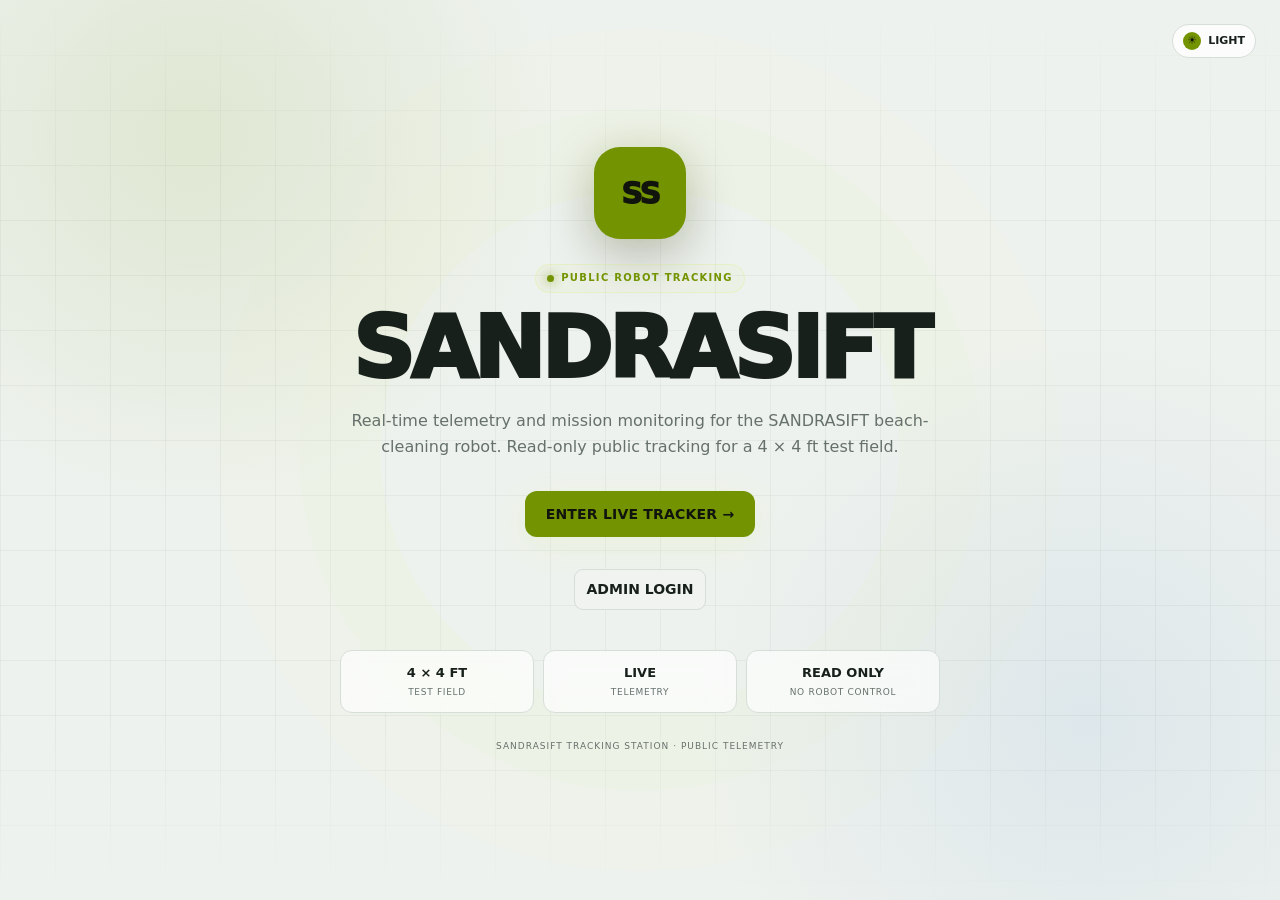
==== index.html @ 9946b846 "admin login rights" ====
<!doctype html>
<html lang="en">
<head>
<meta charset="utf-8">
<meta name="viewport" content="width=device-width,initial-scale=1,viewport-fit=cover">
<meta name="theme-color" content="#080a0b">
<meta name="description" content="SANDRASIFT public read-only live robot tracking station">
<title>SANDRASIFT | Live Tracking</title>

<style>
*{box-sizing:border-box}

:root{
  --bg:#080a0b;
  --panel:#101416;
  --panel2:#0c1012;
  --line:#252e32;
  --text:#edf2f3;
  --muted:#7d898e;
  --accent:#d8ed63;
  --green:#58dc91;
  --yellow:#e8bd5b;
  --red:#ef6868;
  --blue:#70aaff;
  --shadow:0 12px 35px rgba(0,0,0,.22);

  --home-bg:
    radial-gradient(circle at 15% 15%,rgba(216,237,99,.10),transparent 28%),
    radial-gradient(circle at 85% 80%,rgba(112,170,255,.08),transparent 30%),
    #080a0b;

  --home-grid:rgba(216,237,99,.035);
}

body.light{
  --bg:#eef2ee;
  --panel:#ffffff;
  --panel2:#f4f7f4;
  --line:#d6ded8;
  --text:#18201b;
  --muted:#66716b;
  --accent:#739400;
  --green:#16864c;
  --yellow:#a46d00;
  --red:#c53636;
  --blue:#3675c7;
  --shadow:0 12px 35px rgba(20,35,25,.10);

  --home-bg:
    radial-gradient(circle at 15% 15%,rgba(115,148,0,.12),transparent 28%),
    radial-gradient(circle at 85% 80%,rgba(54,117,199,.09),transparent 30%),
    #eef2ee;

  --home-grid:rgba(70,100,60,.06);
}

html{
  scroll-behavior:smooth;
}

body{
  margin:0;
  background:
    radial-gradient(circle at 20% 0%,#11181a 0,#080a0b 38%),
    var(--bg);
  color:var(--text);
  font:14px/1.45 Inter,ui-sans-serif,system-ui,-apple-system,BlinkMacSystemFont,"Segoe UI",Arial,sans-serif;
  transition:background .3s ease,color .3s ease;
}

body.light{
  background:
    radial-gradient(circle at 20% 0%,#ffffff 0,#eef2ee 45%),
    var(--bg);
}

button,input{
  font:inherit;
}

button{
  cursor:pointer;
}

/* ============================================================
   HOME SCREEN
   ============================================================ */

.home-screen{
  position:fixed;
  inset:0;
  z-index:1000;
  display:flex;
  align-items:center;
  justify-content:center;
  overflow:hidden;
  background:var(--home-bg);
  transition:opacity .45s ease,visibility .45s ease;
}

.home-screen.hidden{
  opacity:0;
  visibility:hidden;
  pointer-events:none;
}

.home-screen::before{
  content:"";
  position:absolute;
  inset:0;
  background-image:
    linear-gradient(var(--home-grid) 1px,transparent 1px),
    linear-gradient(90deg,var(--home-grid) 1px,transparent 1px);
  background-size:55px 55px;
  mask-image:linear-gradient(to bottom,transparent,#000 20%,#000 80%,transparent);
  pointer-events:none;
}

.home-screen::after{
  content:"";
  position:absolute;
  width:520px;
  height:520px;
  border:1px solid rgba(216,237,99,.08);
  border-radius:50%;
  box-shadow:
    0 0 0 80px rgba(216,237,99,.025),
    0 0 0 160px rgba(216,237,99,.015);
  pointer-events:none;
}

.home-content{
  position:relative;
  z-index:2;
  width:min(900px,92%);
  text-align:center;
}

.home-top{
  position:absolute;
  top:24px;
  right:24px;
  display:flex;
  gap:8px;
}

.theme-switch{
  display:flex;
  align-items:center;
  gap:7px;
  padding:7px 10px;
  border:1px solid var(--line);
  border-radius:999px;
  background:rgba(16,20,22,.75);
  backdrop-filter:blur(12px);
  color:var(--text);
  font-size:11px;
  font-weight:800;
  transition:.2s ease;
}

body.light .theme-switch{
  background:rgba(255,255,255,.75);
}

.theme-switch:hover{
  transform:translateY(-1px);
  border-color:var(--accent);
}

.theme-icon{
  width:18px;
  height:18px;
  display:grid;
  place-items:center;
  border-radius:50%;
  background:var(--accent);
  color:#10140d;
  font-size:11px;
}

.home-logo{
  width:92px;
  height:92px;
  margin:0 auto 25px;
  border-radius:26px;
  display:grid;
  place-items:center;
  background:var(--accent);
  color:#10140d;
  font-size:30px;
  font-weight:950;
  letter-spacing:-2px;
  box-shadow:
    0 0 35px rgba(216,237,99,.18),
    0 15px 50px rgba(0,0,0,.25);
  animation:logoFloat 4s ease-in-out infinite;
}

@keyframes logoFloat{
  0%,100%{transform:translateY(0)}
  50%{transform:translateY(-5px)}
}

.home-kicker{
  display:inline-flex;
  align-items:center;
  gap:7px;
  padding:6px 11px;
  border:1px solid rgba(216,237,99,.25);
  border-radius:999px;
  color:var(--accent);
  background:rgba(216,237,99,.05);
  font-size:10px;
  font-weight:900;
  letter-spacing:1.3px;
  text-transform:uppercase;
  margin-bottom:16px;
}

.home-kicker i{
  width:7px;
  height:7px;
  border-radius:50%;
  background:var(--accent);
  box-shadow:0 0 12px var(--accent);
}

.home-content h1{
  margin:0;
  font-size:clamp(46px,9vw,86px);
  line-height:.92;
  letter-spacing:-4px;
  font-weight:950;
}

.home-subtitle{
  margin:20px auto 0;
  max-width:620px;
  color:var(--muted);
  font-size:clamp(13px,2vw,16px);
  line-height:1.6;
}

.home-actions{
  margin-top:32px;
  display:flex;
  justify-content:center;
  gap:10px;
  flex-wrap:wrap;
}

.enter-btn{
  border:0;
  border-radius:12px;
  padding:13px 21px;
  background:var(--accent);
  color:#10140d;
  font-weight:900;
  letter-spacing:.2px;
  box-shadow:0 8px 30px rgba(216,237,99,.13);
  transition:.2s ease;
}

.enter-btn:hover{
  transform:translateY(-2px);
  box-shadow:0 12px 35px rgba(216,237,99,.22);
}

.enter-btn:active{
  transform:translateY(0);
}

.home-info{
  margin:40px auto 0;
  display:grid;
  grid-template-columns:repeat(3,1fr);
  gap:9px;
  max-width:600px;
}

.home-info-card{
  padding:13px 10px;
  border:1px solid var(--line);
  border-radius:12px;
  background:rgba(16,20,22,.58);
  backdrop-filter:blur(12px);
}

body.light .home-info-card{
  background:rgba(255,255,255,.65);
}

.home-info-card strong{
  display:block;
  font-size:13px;
}

.home-info-card span{
  display:block;
  margin-top:3px;
  color:var(--muted);
  font-size:9px;
  text-transform:uppercase;
  letter-spacing:.7px;
}

.home-footer{
  margin-top:27px;
  color:var(--muted);
  font-size:9px;
  letter-spacing:1px;
  text-transform:uppercase;
}

/* ============================================================
   MAIN APPLICATION
   ============================================================ */

.app{
  width:min(1500px,100%);
  margin:auto;
  padding:18px;
  transition:opacity .35s ease;
}

.app.app-hidden{
  opacity:0;
  visibility:hidden;
  height:0;
  overflow:hidden;
  padding:0;
}

header{
  display:flex;
  justify-content:space-between;
  align-items:center;
  gap:18px;
  margin-bottom:16px;
}

.brand{
  display:flex;
  align-items:center;
  gap:12px;
}

.logo{
  width:44px;
  height:44px;
  border-radius:12px;
  background:var(--accent);
  color:#10140d;
  display:grid;
  place-items:center;
  font-weight:950;
  letter-spacing:-1px;
  box-shadow:0 0 28px rgba(216,237,99,.12);
}

h1{
  font-size:22px;
  line-height:1;
  margin:0;
  letter-spacing:.2px;
}

.sub{
  color:var(--muted);
  font-size:11px;
  margin-top:5px;
  letter-spacing:.7px;
}

.live{
  display:flex;
  align-items:center;
  gap:8px;
  white-space:nowrap;
  font-size:12px;
  color:var(--muted);
}

.dot{
  width:9px;
  height:9px;
  border-radius:50%;
  background:#60686c;
  box-shadow:0 0 0 4px rgba(96,104,108,.08);
}

.dot.on{
  background:var(--green);
  box-shadow:0 0 0 4px rgba(88,220,145,.10);
}

.dot.bad{
  background:var(--red);
  box-shadow:0 0 0 4px rgba(239,104,104,.10);
}

.header-actions{
  display:flex;
  align-items:center;
  gap:7px;
}

.icon-btn{
  width:34px;
  height:34px;
  display:grid;
  place-items:center;
  border:1px solid var(--line);
  border-radius:9px;
  background:var(--panel);
  color:var(--text);
  font-weight:800;
  transition:.2s ease;
}

.icon-btn:hover{
  border-color:var(--accent);
  transform:translateY(-1px);
}

.grid{
  display:grid;
  grid-template-columns:minmax(0,1.55fr) minmax(310px,.85fr);
  gap:14px;
}

.col{
  display:grid;
  gap:14px;
  align-content:start;
}

.card{
  background:linear-gradient(180deg,rgba(17,22,24,.98),rgba(12,16,18,.98));
  border:1px solid var(--line);
  border-radius:15px;
  box-shadow:var(--shadow);
  overflow:hidden;
  transition:background .3s ease,border-color .3s ease;
}

body.light .card{
  background:linear-gradient(180deg,rgba(255,255,255,.98),rgba(247,250,247,.98));
}

.title{
  display:flex;
  justify-content:space-between;
  align-items:center;
  gap:12px;
  padding:14px 16px;
  border-bottom:1px solid var(--line);
}

.title h2{
  margin:0;
  font-size:13px;
  letter-spacing:.25px;
}

.body{
  padding:15px 16px;
}

.badge{
  display:inline-flex;
  align-items:center;
  gap:6px;
  padding:5px 8px;
  border:1px solid var(--line);
  border-radius:999px;
  color:var(--muted);
  font-size:10px;
  font-weight:800;
  letter-spacing:.6px;
  text-transform:uppercase;
}

.badge.green{
  color:var(--green);
  border-color:rgba(88,220,145,.28);
  background:rgba(88,220,145,.06);
}

.badge.yellow{
  color:var(--yellow);
  border-color:rgba(232,189,91,.28);
  background:rgba(232,189,91,.06);
}

.badge.red{
  color:var(--red);
  border-color:rgba(239,104,104,.28);
  background:rgba(239,104,104,.06);
}

.map-wrap{
  position:relative;
}

.map{
  width:100%;
  display:block;
  aspect-ratio:1/1;
  border-radius:12px;
  background:#090c0e;
  border:1px solid #20282b;
}

body.light .map{
  background:#f4f6f4;
}

.mapstatgrid{
  display:grid;
  grid-template-columns:repeat(3,1fr);
  gap:8px;
  margin-top:10px;
}

.mapstat{
  background:var(--panel2);
  border:1px solid var(--line);
  border-radius:10px;
  padding:10px 11px;
}

.mapstat small{
  display:block;
  color:var(--muted);
  font-size:10px;
  text-transform:uppercase;
  letter-spacing:.7px;
}

.mapstat b{
  display:block;
  margin-top:3px;
  font-size:15px;
}

.note{
  color:var(--muted);
  font-size:11px;
  margin-top:10px;
}

.rows{
  display:grid;
  gap:1px;
}

.row{
  display:flex;
  justify-content:space-between;
  align-items:center;
  min-height:34px;
  padding:5px 0;
  border-bottom:1px solid rgba(37,46,50,.65);
}

.row:last-child{
  border-bottom:0;
}

.row label{
  color:var(--muted);
  font-size:12px;
}

.row strong{
  font-size:12px;
  text-align:right;
}

.ok{color:var(--green)!important}
.warn{color:var(--yellow)!important}
.bad{color:var(--red)!important}

.kpis{
  display:grid;
  grid-template-columns:repeat(3,1fr);
  gap:8px;
}

.kpi{
  background:var(--panel2);
  border:1px solid var(--line);
  border-radius:11px;
  padding:12px;
}

.kpi .label{
  font-size:10px;
  color:var(--muted);
  text-transform:uppercase;
  letter-spacing:.7px;
}

.kpi .value{
  font-size:20px;
  font-weight:850;
  margin-top:4px;
}

.progress{
  height:7px;
  background:#171d20;
  border-radius:99px;
  overflow:hidden;
  margin-top:12px;
  border:1px solid var(--line);
}

.progress i{
  display:block;
  height:100%;
  width:0;
  background:var(--accent);
  border-radius:inherit;
  transition:width .35s ease;
}

.progressline{
  display:flex;
  justify-content:space-between;
  color:var(--muted);
  font-size:10px;
  margin-top:6px;
}

.chart{
  width:100%;
  height:190px;
  display:block;
}

.log{
  height:155px;
  overflow:auto;
  background:#080b0c;
  border:1px solid #1c2427;
  border-radius:10px;
  padding:9px;
  font:11px/1.6 ui-monospace,SFMono-Regular,Consolas,monospace;
}

body.light .log{
  background:#f4f6f4;
  border-color:var(--line);
}

.log div{
  border-bottom:1px solid rgba(255,255,255,.035);
  padding:1px 0;
}

.config{
  display:grid;
  grid-template-columns:minmax(0,1fr) auto auto;
  gap:7px;
}

.config input{
  min-width:0;
  background:#090d0f;
  color:var(--text);
  border:1px solid var(--line);
  border-radius:9px;
  padding:10px 11px;
  outline:0;
}

body.light .config input{
  background:#fff;
}

.config input:focus{
  border-color:#536067;
  box-shadow:0 0 0 3px rgba(216,237,99,.06);
}

.btn{
  border:1px solid var(--line);
  background:#171d20;
  color:var(--text);
  border-radius:9px;
  padding:9px 12px;
  font-weight:750;
}

body.light .btn{
  background:#f0f3f0;
}

.btn:hover{
  background:#1c2427;
}

body.light .btn:hover{
  background:#e7ebe7;
}

.btn:active{
  transform:translateY(1px);
}

.source{
  display:flex;
  justify-content:space-between;
  gap:12px;
  align-items:center;
  margin-top:10px;
  font-size:10px;
  color:var(--muted);
}

.source span{
  overflow:hidden;
  text-overflow:ellipsis;
  white-space:nowrap;
}

footer{
  text-align:center;
  color:#596367;
  font-size:10px;
  padding:18px 0 5px;
  letter-spacing:.4px;
}

@media(max-width:980px){
  .grid{
    grid-template-columns:1fr;
  }

  .kpis{
    grid-template-columns:repeat(3,1fr);
  }
}

@media(max-width:600px){

  .home-top{
    top:14px;
    right:14px;
  }

  .home-logo{
    width:76px;
    height:76px;
    border-radius:22px;
    font-size:25px;
    margin-bottom:21px;
  }

  .home-content h1{
    font-size:54px;
    letter-spacing:-3px;
  }

  .home-subtitle{
    font-size:12px;
    padding:0 10px;
  }

  .home-info{
    grid-template-columns:1fr;
    max-width:260px;
    gap:7px;
    margin-top:27px;
  }

  .home-info-card{
    padding:9px;
  }

  .home-footer{
    margin-top:20px;
  }

  .app{
    padding:10px;
  }

  .grid{
    gap:10px;
  }

  .col{
    gap:10px;
  }

  .card{
    border-radius:12px;
  }

  header{
    align-items:flex-start;
  }

  .live{
    font-size:10px;
  }

  .sub{
    font-size:9px;
  }

  .title{
    padding:12px;
  }

  .body{
    padding:12px;
  }

  .mapstatgrid{
    grid-template-columns:1fr 1fr;
  }

  .mapstat:last-child{
    grid-column:1/-1;
  }

  .kpis{
    grid-template-columns:1fr 1fr;
  }

  .kpi:last-child{
    grid-column:1/-1;
  }

  .config{
    grid-template-columns:1fr 1fr;
  }

  .config input{
    grid-column:1/-1;
  }

  .config button{
    width:100%;
  }
}


/* ============================================================
   ADMIN ACCESS
   ============================================================ */
.admin-hidden{display:none!important}
.home-admin-btn{background:transparent;color:var(--text);border-color:var(--line)}
.home-admin-btn:hover{border-color:var(--accent);background:rgba(216,237,99,.06)}
.admin-overlay{position:fixed;inset:0;z-index:2000;display:none;align-items:center;justify-content:center;padding:18px;background:rgba(3,5,6,.78);backdrop-filter:blur(14px)}
.admin-overlay.open{display:flex}
.admin-modal{width:min(410px,100%);padding:22px;border:1px solid var(--line);border-radius:16px;background:linear-gradient(180deg,#151b1d,#0d1113);box-shadow:0 24px 80px rgba(0,0,0,.45)}
body.light .admin-modal{background:linear-gradient(180deg,#fff,#f4f7f4)}
.admin-modal-head{display:flex;align-items:flex-start;justify-content:space-between;gap:16px}
.admin-eyebrow{color:var(--accent);font-size:10px;font-weight:900;letter-spacing:1.2px;text-transform:uppercase}
.admin-modal h2{margin:5px 0 0;font-size:22px;letter-spacing:-.4px}
.admin-close{width:30px;height:30px;border:1px solid var(--line);border-radius:8px;background:transparent;color:var(--muted);font-size:20px;line-height:1}
.admin-close:hover{color:var(--text);border-color:var(--accent)}
.admin-modal-copy{margin:16px 0 18px;color:var(--muted);font-size:12px;line-height:1.55}
.admin-form{display:grid;gap:11px}
.admin-form label{display:grid;gap:5px;color:var(--muted);font-size:11px;font-weight:800;letter-spacing:.4px;text-transform:uppercase}
.admin-form input{width:100%;padding:11px 12px;border:1px solid var(--line);border-radius:9px;background:#090d0f;color:var(--text);outline:0}
body.light .admin-form input{background:#fff}
.admin-form input:focus{border-color:var(--accent);box-shadow:0 0 0 3px rgba(216,237,99,.08)}
.admin-submit{margin-top:4px;border:0;border-radius:9px;padding:11px 13px;background:var(--accent);color:#10140d;font-weight:900}
.admin-error{min-height:17px;margin-top:2px;color:var(--red);font-size:11px}
.admin-hint{margin-top:16px;color:var(--muted);font-size:10px;line-height:1.5}
.admin-card-actions{display:flex;align-items:center;gap:8px}
.admin-logout{padding:5px 8px;font-size:10px}
@media(max-width:600px){.admin-modal{padding:18px}.admin-card-actions{gap:5px}.admin-logout{font-size:9px;padding:5px 6px}}

</style>
</head>

<body>

<!-- ============================================================
     HOME SCREEN
     ============================================================ -->

<div id="homeScreen" class="home-screen">

  <div class="home-top">
    <button id="homeThemeButton" class="theme-switch" onclick="toggleTheme()" aria-label="Toggle light and dark mode">
      <span id="homeThemeIcon" class="theme-icon">☾</span>
      <span id="homeThemeText">DARK</span>
    </button>
  </div>

  <div class="home-content">

    <div class="home-logo">SS</div>

    <div class="home-kicker">
      <i></i>
      PUBLIC ROBOT TRACKING
    </div>

    <h1>SANDRASIFT</h1>

    <div class="home-subtitle">
      Real-time telemetry and mission monitoring for the SANDRASIFT
      beach-cleaning robot. Read-only public tracking for a 4 × 4 ft test field.
    </div>

    <div class="home-actions">
      <button class="enter-btn" onclick="enterTracker()">
        ENTER LIVE TRACKER →
      </button>
    </div>

    <div class="home-actions admin-home-actions">
      <button class="btn home-admin-btn" onclick="openAdminLogin()">ADMIN LOGIN</button>
    </div>

    <div class="home-info">
      <div class="home-info-card">
        <strong>4 × 4 FT</strong>
        <span>Test Field</span>
      </div>

      <div class="home-info-card">
        <strong>LIVE</strong>
        <span>Telemetry</span>
      </div>

      <div class="home-info-card">
        <strong>READ ONLY</strong>
        <span>No Robot Control</span>
      </div>
    </div>

    <div class="home-footer">
      SANDRASIFT TRACKING STATION · PUBLIC TELEMETRY
    </div>

  </div>
</div>



<!-- ============================================================
     MAIN TRACKER
     ============================================================ -->



<!-- ADMIN LOGIN -->
<div id="adminLoginOverlay" class="admin-overlay" role="dialog" aria-modal="true" aria-labelledby="adminLoginTitle">
  <div class="admin-modal">
    <div class="admin-modal-head">
      <div>
        <div class="admin-eyebrow">Private console</div>
        <h2 id="adminLoginTitle">Admin login</h2>
      </div>
      <button class="admin-close" onclick="closeAdminLogin()" aria-label="Close admin login">×</button>
    </div>

    <p class="admin-modal-copy">
      Sign in to manage the public telemetry endpoint. The public tracker remains strictly read-only.
    </p>

    <form id="adminLoginForm" class="admin-form" onsubmit="handleAdminLogin(event)">
      <label>
        Username
        <input id="adminUsername" name="username" autocomplete="username" required>
      </label>
      <label>
        Password
        <input id="adminPassword" name="password" type="password" autocomplete="current-password" required>
      </label>
      <div id="adminError" class="admin-error" role="alert"></div>
      <button class="admin-submit" type="submit">SIGN IN →</button>
    </form>

    <div class="admin-hint">Admin access only. Keep this page behind real server-side authentication before using it for anything sensitive.</div>
  </div>
</div>

<div id="trackerApp" class="app app-hidden">

<header>

  <div class="brand">

    <div class="logo">SS</div>

    <div>
      <h1>SANDRASIFT</h1>
      <div class="sub">
        PUBLIC LIVE ROBOT TRACKING · 4 × 4 FT FIELD · READ-ONLY
      </div>
    </div>

  </div>

  <div class="header-actions">

    <button
      class="icon-btn"
      onclick="openAdminLogin()"
      title="Admin login"
      aria-label="Admin login">
      A
    </button>

    <button
      class="icon-btn"
      onclick="returnHome()"
      title="Home"
      aria-label="Return to home">
      ⌂
    </button>

    <button
      class="icon-btn"
      onclick="toggleTheme()"
      title="Toggle light and dark mode"
      aria-label="Toggle light and dark mode">
      <span id="trackerThemeIcon">☾</span>
    </button>

    <div class="live">
      <i id="dot" class="dot"></i>
      <span id="connection">OFFLINE</span>
      <span id="lastSeen">• NO TELEMETRY</span>
    </div>

  </div>

</header>



<div class="grid">

<section class="col">

<div class="card">

  <div class="title">
    <h2>Live field tracking</h2>
    <span id="mapState" class="badge yellow">WAITING FOR DATA</span>
  </div>

  <div class="body">

    <div class="map-wrap">

      <svg
        id="map"
        class="map"
        viewBox="0 0 600 600"
        aria-label="4 by 4 foot SANDRASIFT field map">

        <defs>

          <pattern
            id="gridPattern"
            width="50"
            height="50"
            patternUnits="userSpaceOnUse">

            <path
              d="M50 0H0V50"
              fill="none"
              stroke="#1a2226"
              stroke-width="1"/>

          </pattern>

          <filter id="glow">

            <feGaussianBlur
              stdDeviation="4"
              result="b"/>

            <feMerge>
              <feMergeNode in="b"/>
              <feMergeNode in="SourceGraphic"/>
            </feMerge>

          </filter>

        </defs>

        <rect
          width="600"
          height="600"
          fill="#0a0d0f"/>

        <rect
          x="35"
          y="35"
          width="530"
          height="530"
          rx="3"
          fill="url(#gridPattern)"
          stroke="#536067"
          stroke-width="2"/>

        <line
          x1="300"
          y1="35"
          x2="300"
          y2="565"
          stroke="#151b1e"/>

        <line
          x1="35"
          y1="300"
          x2="565"
          y2="300"
          stroke="#151b1e"/>

        <text x="45" y="55" fill="#66737a" font-size="11">0, 4</text>
        <text x="535" y="55" fill="#66737a" font-size="11">4, 4</text>
        <text x="45" y="558" fill="#66737a" font-size="11">0, 0</text>
        <text x="530" y="558" fill="#66737a" font-size="11">4, 0</text>

        <text
          x="285"
          y="27"
          fill="#59656a"
          font-size="10">
          4 FT
        </text>

        <text
          x="570"
          y="305"
          fill="#59656a"
          font-size="10">
          4 FT
        </text>

        <path
          id="trail"
          fill="none"
          stroke="#d8ed63"
          stroke-width="3"
          stroke-linecap="round"
          stroke-linejoin="round"
          opacity=".72"/>

        <circle
          id="halo"
          cx="300"
          cy="300"
          r="24"
          fill="#d8ed63"
          opacity=".08"
          filter="url(#glow)"/>

        <g
          id="robot"
          transform="translate(300 300)">

          <circle
            r="14"
            fill="#edf1f2"/>

          <path
            d="M0-12L8 8L0 4L-8 8Z"
            fill="#101416"/>

        </g>

      </svg>

    </div>

    <div class="mapstatgrid">

      <div class="mapstat">
        <small>Position</small>
        <b id="position">-- , -- ft</b>
      </div>

      <div class="mapstat">
        <small>Heading</small>
        <b id="heading">--°</b>
      </div>

      <div class="mapstat">
        <small>Distance travelled</small>
        <b id="distance">-- ft</b>
      </div>

    </div>

    <div class="note">
      Position and heading are displayed only when supplied by real telemetry.
      The tracker never simulates robot movement.
    </div>

  </div>

</div>



<div class="card">

  <div class="title">
    <h2>Mission overview</h2>
    <span id="missionBadge" class="badge">NO DATA</span>
  </div>

  <div class="body">

    <div class="kpis">

      <div class="kpi">
        <div class="label">Sand processed</div>
        <div id="sand" class="value">--</div>
      </div>

      <div class="kpi">
        <div class="label">Plastic collected</div>
        <div id="plastic" class="value">--</div>
      </div>

      <div class="kpi">
        <div class="label">Sift cycles</div>
        <div id="cycles" class="value">--</div>
      </div>

    </div>

    <div class="progress">
      <i id="progress"></i>
    </div>

    <div class="progressline">
      <span id="missionTime">Mission time: --</span>
      <span id="progressText">--%</span>
    </div>

  </div>

</div>



<div class="card">

  <div class="title">
    <h2>Live sensor graph</h2>
    <span id="graphLabel" class="badge">LOAD CELL</span>
  </div>

  <div class="body">

    <canvas
      id="chart"
      class="chart">
    </canvas>

    <div class="note">
      Latest load-cell telemetry, up to 100 recent samples.
    </div>

  </div>

</div>



<div class="card">

  <div class="title">
    <h2>Event history</h2>
    <button class="btn" onclick="clearLog()">CLEAR</button>
  </div>

  <div class="body">
    <div id="log" class="log"></div>
  </div>

</div>

</section>



<aside class="col">



<div class="card">

  <div class="title">
    <h2>Robot status</h2>
    <span id="stateBadge" class="badge yellow">UNKNOWN</span>
  </div>

  <div class="body">

    <div class="rows">

      <div class="row">
        <label>Mode</label>
        <strong id="mode">--</strong>
      </div>

      <div class="row">
        <label>Run state</label>
        <strong id="runState">--</strong>
      </div>

      <div class="row">
        <label>PS5 controller</label>
        <strong id="ps5">--</strong>
      </div>

      <div class="row">
        <label>ESP32</label>
        <strong id="esp">--</strong>
      </div>

      <div class="row">
        <label>Wi-Fi</label>
        <strong id="wifi">--</strong>
      </div>

      <div class="row">
        <label>Signal</label>
        <strong id="rssi">--</strong>
      </div>

      <div class="row">
        <label>Battery</label>
        <strong id="battery">--</strong>
      </div>

      <div class="row">
        <label>Voltage</label>
        <strong id="voltage">--</strong>
      </div>

      <div class="row">
        <label>Temperature</label>
        <strong id="temp">--</strong>
      </div>

      <div class="row">
        <label>Uptime</label>
        <strong id="uptime">--</strong>
      </div>

      <div class="row">
        <label>Current speed</label>
        <strong id="speed">--</strong>
      </div>

      <div class="row">
        <label>Fault</label>
        <strong id="fault">--</strong>
      </div>

    </div>

  </div>

</div>



<div class="card">

  <div class="title">
    <h2>Cleaning system</h2>
    <span id="siftBadge" class="badge">NO DATA</span>
  </div>

  <div class="body">

    <div class="rows">

      <div class="row">
        <label>Scoop / arm</label>
        <strong id="scoop">--°</strong>
      </div>

      <div class="row">
        <label>Sifter</label>
        <strong id="sifter">--°</strong>
      </div>

      <div class="row">
        <label>Vibrator</label>
        <strong id="vibrator">--</strong>
      </div>

      <div class="row">
        <label>Break beam</label>
        <strong id="beam">--</strong>
      </div>

      <div class="row">
        <label>IR left</label>
        <strong id="irLeft">--</strong>
      </div>

      <div class="row">
        <label>IR right</label>
        <strong id="irRight">--</strong>
      </div>

      <div class="row">
        <label>Load cell</label>
        <strong id="loadcell">--</strong>
      </div>

      <div class="row">
        <label>Last cycle</label>
        <strong id="lastCycle">--</strong>
      </div>

    </div>

  </div>

</div>



<div class="card">

  <div class="title">
    <h2>Runtime & maintenance</h2>
    <span class="badge">PHASE 16</span>
  </div>

  <div class="body">

    <div class="rows">

      <div class="row">
        <label>Motor runtime</label>
        <strong id="motorRuntime">--</strong>
      </div>

      <div class="row">
        <label>Vibrator runtime</label>
        <strong id="vibRuntime">--</strong>
      </div>

      <div class="row">
        <label>Sift cycles</label>
        <strong id="runtimeCycles">--</strong>
      </div>

      <div class="row">
        <label>Warnings</label>
        <strong id="warnings">--</strong>
      </div>

    </div>

  </div>

</div>



<div id="telemetryAdminCard" class="card admin-hidden">

  <div class="title">
    <h2>Admin telemetry source</h2>
    <div class="admin-card-actions">
      <span id="sourceBadge" class="badge">LOCKED</span>
      <button id="adminSessionButton" class="btn admin-logout" onclick="logoutAdmin()">LOG OUT</button>
    </div>
  </div>

  <div class="body">

    <div class="config">

      <input
        id="telemetryUrl"
        spellcheck="false"
        autocomplete="off"
        placeholder="[https://your-public-telemetry-domain.example/api/status](https://your-public-telemetry-domain.example/api/status)">

      <button
        class="btn"
        onclick="saveURL()">
        SAVE
      </button>

      <button
        class="btn"
        onclick="manualRefresh()">
        REFRESH
      </button>

    </div>

    <div class="source">
      <span id="sourceText">No endpoint configured.</span>
      <span id="pollText">Polling: 1s</span>
    </div>

    <div class="note">
      The page is strictly read-only. It uses GET only and never sends drive,
      servo, sifter, vibrator, stop, PS5, POST, PUT, or DELETE commands.
      Your public API must permit browser CORS with
      Access-Control-Allow-Origin.
    </div>

  </div>

</div>

</aside>

</div>

<footer>
  SANDRASIFT TRACKING STATION · PUBLIC TELEMETRY · READ-ONLY · NO CONTROL CHANNEL
</footer>

</div>



<script>
"use strict";

const $=id=>document.getElementById(id);



/* ============================================================
   THEME SYSTEM
   ============================================================ */

const THEME_KEY="sandrasift_theme";

function applyTheme(theme){

  const isLight=theme==="light";

  document.body.classList.toggle("light",isLight);

  $("homeThemeIcon").textContent=isLight?"☀":"☾";
  $("homeThemeText").textContent=isLight?"LIGHT":"DARK";
  $("trackerThemeIcon").textContent=isLight?"☀":"☾";

  localStorage.setItem(THEME_KEY,theme);

}

function toggleTheme(){

  const current=document.body.classList.contains("light")
    ?"light"
    :"dark";

  applyTheme(current==="light"?"dark":"light");

}

(function initTheme(){

  const saved=localStorage.getItem(THEME_KEY);

  if(saved==="light"||saved==="dark"){
    applyTheme(saved);
  }else{
    applyTheme(
      window.matchMedia &&
      window.matchMedia("(prefers-color-scheme: light)").matches
        ?"light"
        :"dark"
    );
  }

})();



/* ============================================================
   HOME SCREEN
   ============================================================ */

function enterTracker(){

  $("homeScreen").classList.add("hidden");
  $("trackerApp").classList.remove("app-hidden");

  window.scrollTo({
    top:0,
    behavior:"smooth"
  });

}

function returnHome(){

  $("trackerApp").classList.add("app-hidden");
  $("homeScreen").classList.remove("hidden");

  window.scrollTo({
    top:0,
    behavior:"smooth"
  });

}



/* ============================================================
   ORIGINAL TRACKER CONFIGURATION
   ============================================================ */

/*
   ONLY CONFIGURATION YOU NEED TO CHANGE

   Replace the placeholder with your real public GET endpoint.

   Do not put secrets, API keys, database credentials, or ESP32
   Wi-Fi credentials in this file.

   The backend must:

     GET /api/status -> latest SANDRASIFT JSON

   and must return CORS headers such as:

     Access-Control-Allow-Origin:
     https://YOUR-GITHUB-PAGES-ORIGIN
*/

const PUBLIC_TELEMETRY_URL="[https://YOUR-TELEMETRY-DOMAIN.example/api/status](https://YOUR-TELEMETRY-DOMAIN.example/api/status)";

const POLL_INTERVAL=1000;
const STALE_TIMEOUT=3500;
const REQUEST_TIMEOUT=7000;
const STORAGE_KEY="sandrasift_public_telemetry_url";
const MAX_TRAIL=250;
const MAX_MASS_SAMPLES=100;

let BASE="";
let lastUpdate=0;
let lastConnection=false;
let lastError="";
let pollBusy=false;
let trail=[];
let massHistory=[];
let resizeTimer=0;



const PRIVATE_HOST=/^(localhost|127(?:\.d+){3}|0\.0\.0\.0|10(?:\.d+){3}|172\.d+\.d+\.d+|192\.168(?:\.d+){2})$/i;



function validPublicURL(value){

  try{

    const u=new URL(value);

    return u.protocol==="https:" &&
           !PRIVATE_HOST.test(u.hostname);

  }catch{

    return false;

  }

}



function normalizeURL(value){

  return value.trim().replace(/\/+$/,"");

}



function val(obj,...keys){

  if(!obj||typeof obj!=="object")return undefined;

  for(const k of keys){

    if(obj[k]!==undefined&&obj[k]!==null)
      return obj[k];

  }

  return undefined;

}



function setText(id,value){

  $(id).textContent=
    value===undefined||value===null
      ?"--"
      :String(value);

}



function fmtBool(v,yes="YES",no="NO"){

  return v===undefined||v===null
    ?"--"
    :(v?yes:no);

}



function fmtTime(sec){

  if(
    sec===undefined||
    sec===null||
    !Number.isFinite(Number(sec))
  )return "--";

  sec=Math.max(
    0,
    Math.round(Number(sec))
  );

  const h=Math.floor(sec/3600);
  const m=Math.floor((sec%3600)/60);
  const s=sec%60;

  return h
    ?`${h}h ${String(m).padStart(2,"0")}m`
    :m
      ?`${m}m ${String(s).padStart(2,"0")}s`
      :`${s}s`;

}



function setClass(id,cls){

  $(id).className=cls;

}



function setBadge(id,text,tone=""){

  const el=$(id);

  el.textContent=
    text===undefined||text===null
      ?"--"
      :String(text).replaceAll("_"," ");

  el.className=
    "badge"+
    (tone?" "+tone:"");

}



function log(text){

  const d=document.createElement("div");

  d.textContent=
    new Date().toLocaleTimeString()+
    "  "+
    text;

  $("log").prepend(d);

  while($("log").children.length>150)
    $("log").lastChild.remove();

}



function clearLog(){

  $("log").replaceChildren();

  log("Event history cleared");

}



function online(ok){

  if(ok){

    $("dot").className="dot on";
    $("connection").textContent="ONLINE";

    setBadge(
      "mapState",
      "LIVE",
      "green"
    );

    if(!lastConnection)
      log("Telemetry connection established");

  }else{

    $("dot").className="dot bad";
    $("connection").textContent="OFFLINE";

    setBadge(
      "mapState",
      "NO TELEMETRY",
      "red"
    );

    if(lastConnection)
      log("Telemetry connection lost");

  }

  lastConnection=ok;

  $("sourceBadge").textContent=
    ok
      ?"LIVE"
      :"OFFLINE";

}



function updateMap(xFt,yFt,heading,dist){

  if(
    !Number.isFinite(Number(xFt))||
    !Number.isFinite(Number(yFt))
  )return;

  const x=
    35+
    (
      Math.max(
        0,
        Math.min(4,Number(xFt))
      )/4
    )*530;

  const y=
    565-
    (
      Math.max(
        0,
        Math.min(4,Number(yFt))
      )/4
    )*530;

  const hd=
    Number.isFinite(Number(heading))
      ?Number(heading)
      :0;

  $("robot").setAttribute(
    "transform",
    `translate(${x.toFixed(1)} ${y.toFixed(1)}) rotate(${-hd})`
  );

  $("halo").setAttribute(
    "cx",
    x.toFixed(1)
  );

  $("halo").setAttribute(
    "cy",
    y.toFixed(1)
  );

  const p=trail[trail.length-1];

  if(
    !p||
    Math.hypot(
      p.x-x,
      p.y-y
    )>1
  ){

    trail.push({x,y});

    if(trail.length>MAX_TRAIL)
      trail.shift();

    $("trail").setAttribute(
      "d",
      trail.map(
        (q,i)=>
          (i?"L":"M")+
          q.x.toFixed(1)+
          " "+
          q.y.toFixed(1)
      ).join(" ")
    );

  }

}



function update(data){

  if(
    !data||
    typeof data!=="object"
  ){
    throw new Error(
      "Telemetry JSON is not an object"
    );
  }

  const mission=
    val(data,"mission")||{};

  const sensors=
    val(data,"sensors")||{};

  const actuators=
    val(data,"actuators")||{};

  const maintenance=
    val(data,"maintenance")||{};

  const runtime=
    val(data,"runtime")||{};

  const x=
    val(
      data,
      "x",
      "x_ft",
      "position_x"
    )??
    val(
      data.position||{},
      "x"
    );

  const y=
    val(
      data,
      "y",
      "y_ft",
      "position_y"
    )??
    val(
      data.position||{},
      "y"
    );

  const heading=
    val(
      data,
      "heading",
      "heading_deg"
    )??
    val(
      data.position||{},
      "heading"
    );

  const dist=
    val(
      data,
      "distance_ft",
      "distance"
    )??
    val(
      data.position||{},
      "distance"
    );

  updateMap(
    Number(x),
    Number(y),
    Number(heading),
    dist
  );

  setText(
    "position",
    x!==undefined&&y!==undefined
      ?`${Number(x).toFixed(2)} , ${Number(y).toFixed(2)} ft`
      :"-- , -- ft"
  );

  setText(
    "heading",
    heading!==undefined
      ?`${Number(heading).toFixed(0)}°`
      :"--°"
  );

  setText(
    "distance",
    dist!==undefined
      ?`${Number(dist).toFixed(2)} ft`
      :"-- ft"
  );



  const mode=
    val(data,"mode")??
    val(data.robot||{},"mode");

  const state=
    val(data,"state","run_state")??
    val(data.robot||{},"state");

  setText("mode",mode);
  setText("runState",state);

  setBadge(
    "stateBadge",
    state??"UNKNOWN",
    String(state||"")
      .toLowerCase()
      .includes("fault")
      ?"red"
      :"green"
  );



  const ps5=
    val(data,"ps5_connected")??
    val(data.connection||{},"ps5_connected");

  const wifi=
    val(data,"wifi_connected")??
    val(data.connection||{},"wifi_connected");

  const rssi=
    val(data,"rssi")??
    val(data.connection||{},"rssi");

  setText(
    "ps5",
    fmtBool(
      ps5,
      "CONNECTED",
      "DISCONNECTED"
    )
  );

  setText("esp","ONLINE");

  setText(
    "wifi",
    fmtBool(
      wifi,
      "CONNECTED",
      "DISCONNECTED"
    )
  );

  setText(
    "rssi",
    rssi!==undefined
      ?`${Number(rssi)} dBm`
      :"--"
  );



  const bp=
    val(data,"battery_percent")??
    val(data.battery||{},"percent");

  const bv=
    val(data,"battery_voltage")??
    val(data.battery||{},"voltage");

  setText(
    "battery",
    bp!==undefined
      ?`${Number(bp).toFixed(0)}%`
      :"--"
  );

  setText(
    "voltage",
    bv!==undefined
      ?`${Number(bv).toFixed(2)} V`
      :"--"
  );



  const temp=
    val(data,"temperature")??
    val(data.system||{},"temperature");

  const uptime=
    val(data,"uptime_s")??
    val(data.system||{},"uptime_s");

  const speed=
    val(data,"speed")??
    val(data.motion||{},"speed");

  const fault=
    val(data,"fault")??
    val(data.safety||{},"fault");

  setText(
    "temp",
    temp!==undefined
      ?`${Number(temp).toFixed(1)} °C`
      :"--"
  );

  setText(
    "uptime",
    fmtTime(uptime)
  );

  setText(
    "speed",
    speed!==undefined
      ?`${Number(speed).toFixed(2)}`
      :"--"
  );

  setText(
    "fault",
    fault===undefined
      ?"--"
      :fault
        ?"FAULT"
        :"CLEAR"
  );

  setClass(
    "fault",
    fault
      ?"bad"
      :"ok"
  );



  const scoop=
    val(
      data,
      "scoop_angle",
      "scoop"
    )??
    val(
      actuators,
      "scoop_angle"
    );

  const sifter=
    val(
      data,
      "sifter_angle",
      "sifter"
    )??
    val(
      actuators,
      "sifter_angle"
    );

  const vib=
    val(data,"vibrator")??
    val(actuators,"vibrator");

  const beam=
    val(
      data,
      "break_beam",
      "beam"
    )??
    val(
      sensors,
      "break_beam"
    );

  const il=
    val(data,"ir_left")??
    val(sensors,"ir_left");

  const ir=
    val(data,"ir_right")??
    val(sensors,"ir_right");

  const lc=
    val(
      data,
      "loadcell_g",
      "mass",
      "sand_mass_g"
    )??
    val(
      sensors,
      "loadcell_g"
    );

  const sift=
    val(
      data,
      "sift_state",
      "sift",
      "sifting_state"
    )??
    val(
      data.sifting||{},
      "state"
    );

  const lastCycle=
    val(
      data,
      "last_cycle"
    )??
    val(
      data.sifting||{},
      "last_cycle"
    );



  setText(
    "scoop",
    scoop!==undefined
      ?`${Number(scoop).toFixed(0)}°`
      :"--°"
  );

  setText(
    "sifter",
    sifter!==undefined
      ?`${Number(sifter).toFixed(0)}°`
      :"--°"
  );

  setText(
    "vibrator",
    vib===undefined
      ?"--"
      :vib
        ?"ON"
        :"OFF"
  );

  setClass(
    "vibrator",
    vib
      ?"ok"
      :""
  );

  setText(
    "beam",
    beam===undefined
      ?"--"
      :beam
        ?"BLOCKED"
        :"CLEAR"
  );

  setText(
    "irLeft",
    il===undefined
      ?"--"
      :il
        ?"BLACK"
        :"WHITE"
  );

  setText(
    "irRight",
    ir===undefined
      ?"--"
      :ir
        ?"BLACK"
        :"WHITE"
  );

  setText(
    "loadcell",
    lc!==undefined
      ?`${Number(lc).toFixed(1)} g`
      :"--"
  );

  setText(
    "lastCycle",
    lastCycle
  );

  setBadge(
    "siftBadge",
    sift??"UNKNOWN",
    String(sift||"")
      .toLowerCase()
      .includes("active")
      ?"green"
      :"yellow"
  );



  const sand=
    val(data,"sand_processed_g")??
    val(
      mission,
      "sand_processed_g"
    );

  const plastic=
    val(data,"plastic_collected_g")??
    val(
      mission,
      "plastic_collected_g"
    );

  const cycles=
    val(data,"sift_cycles")??
    val(
      mission,
      "sift_cycles"
    )??
    runtime.sift_cycles;

  setText(
    "sand",
    sand!==undefined
      ?`${Number(sand).toFixed(1)} g`
      :"--"
  );

  setText(
    "plastic",
    plastic!==undefined
      ?`${Number(plastic).toFixed(1)} g`
      :"--"
  );

  setText(
    "cycles",
    cycles
  );



  const mt=
    val(data,"mission_time_s")??
    val(
      mission,
      "time_s"
    );

  const prog=
    val(data,"progress_percent")??
    val(
      mission,
      "progress_percent"
    );

  const ms=
    val(data,"mission_state")??
    val(
      mission,
      "state"
    );

  setText(
    "missionTime",
    mt!==undefined
      ?`Mission time: ${fmtTime(mt)}`
      :"Mission time: --"
  );

  setText(
    "progressText",
    prog!==undefined
      ?`${Math.max(
          0,
          Math.min(
            100,
            Number(prog)
          )
        ).toFixed(0)}%`
      :"--%"
  );

  if(prog!==undefined){

    $("progress").style.width=
      Math.max(
        0,
        Math.min(
          100,
          Number(prog)
        )
      )+"%";

  }

  setBadge(
    "missionBadge",
    ms??"IDLE",
    String(ms||"")
      .toLowerCase()
      .includes("run")
      ?"green"
      :"yellow"
  );



  const mr=
    val(data,"motor_runtime_s")??
    val(
      maintenance,
      "motor_runtime_s"
    )??
    runtime.motor_runtime_s;

  const vr=
    val(data,"vibrator_runtime_s")??
    val(
      maintenance,
      "vibrator_runtime_s"
    )??
    runtime.vibrator_runtime_s;

  const rc=
    val(data,"runtime_sift_cycles")??
    val(
      maintenance,
      "sift_cycles"
    )??
    runtime.sift_cycles;

  const wa=
    val(data,"warnings")??
    val(
      maintenance,
      "warnings"
    )??
    runtime.warnings;



  setText(
    "motorRuntime",
    mr!==undefined
      ?fmtTime(mr)
      :"--"
  );

  setText(
    "vibRuntime",
    vr!==undefined
      ?fmtTime(vr)
      :"--"
  );

  setText(
    "runtimeCycles",
    rc
  );

  setText(
    "warnings",
    wa
  );



  if(
    lc!==undefined&&
    Number.isFinite(Number(lc))
  ){

    massHistory.push(
      Number(lc)
    );

    if(
      massHistory.length>
      MAX_MASS_SAMPLES
    )
      massHistory.shift();

    drawChart();

  }

}



function drawChart(){

  const c=$("chart");

  const rect=
    c.getBoundingClientRect();

  const d=
    Math.max(
      1,
      window.devicePixelRatio||1
    );

  const w=
    Math.max(
      1,
      Math.floor(rect.width)
    );

  const h=
    Math.max(
      1,
      Math.floor(rect.height)
    );

  c.width=w*d;
  c.height=h*d;

  const ctx=
    c.getContext("2d");

  ctx.clearRect(
    0,
    0,
    c.width,
    c.height
  );

  ctx.strokeStyle="#1e272b";
  ctx.lineWidth=d;

  for(let i=1;i<5;i++){

    ctx.beginPath();

    ctx.moveTo(
      0,
      i*c.height/5
    );

    ctx.lineTo(
      c.width,
      i*c.height/5
    );

    ctx.stroke();

  }

  if(massHistory.length<2)return;

  let min=
    Math.min(...massHistory);

  let max=
    Math.max(...massHistory);

  if(min===max){

    min-=1;
    max+=1;

  }

  ctx.strokeStyle="#d8ed63";
  ctx.lineWidth=2*d;
  ctx.lineJoin="round";
  ctx.lineCap="round";

  ctx.beginPath();

  massHistory.forEach((v,i)=>{

    const px=
      i*
      (
        c.width/
        (massHistory.length-1)
      );

    const py=
      c.height-
      (
        (v-min)/
        (max-min)
      )*
      c.height;

    i
      ?ctx.lineTo(px,py)
      :ctx.moveTo(px,py);

  });

  ctx.stroke();

}





/* ============================================================
   ADMIN ACCESS
   ============================================================ */
const ADMIN_USERNAME="rrlogs";
const ADMIN_PASSWORD="vdtyoyoaatu";
const ADMIN_SESSION_KEY="sandrasift_admin_session";
let adminAuthenticated=false;

function setAdminPanelVisibility(){
  const card=$("telemetryAdminCard");
  if(card)card.classList.toggle("admin-hidden",!adminAuthenticated);
}

function openAdminLogin(){
  if(adminAuthenticated){
    const card=$("telemetryAdminCard");
    if(card)card.scrollIntoView({behavior:"smooth",block:"center"});
    return;
  }
  $("adminLoginOverlay").classList.add("open");
  $("adminError").textContent="";
  setTimeout(()=>$("adminUsername").focus(),40);
}

function closeAdminLogin(){
  $("adminLoginOverlay").classList.remove("open");
  $("adminLoginForm").reset();
  $("adminError").textContent="";
}

function handleAdminLogin(event){
  event.preventDefault();
  const username=$("adminUsername").value.trim();
  const password=$("adminPassword").value;

  if(username!==ADMIN_USERNAME||password!==ADMIN_PASSWORD){
    $("adminError").textContent="Invalid username or password.";
    $("adminPassword").select();
    return;
  }

  adminAuthenticated=true;
  sessionStorage.setItem(ADMIN_SESSION_KEY,"1");
  setAdminPanelVisibility();
  closeAdminLogin();

  if(!$("homeScreen").classList.contains("hidden"))enterTracker();
  log("Admin session started");
  setTimeout(()=>$("telemetryAdminCard").scrollIntoView({behavior:"smooth",block:"center"}),50);
}

function logoutAdmin(){
  adminAuthenticated=false;
  sessionStorage.removeItem(ADMIN_SESSION_KEY);
  setAdminPanelVisibility();
  log("Admin session ended");
}

(function initAdmin(){
  adminAuthenticated=sessionStorage.getItem(ADMIN_SESSION_KEY)==="1";
  setAdminPanelVisibility();
  $("adminLoginOverlay").addEventListener("click",event=>{
    if(event.target===$("adminLoginOverlay"))closeAdminLogin();
  });
  document.addEventListener("keydown",event=>{
    if(event.key==="Escape")closeAdminLogin();
  });
})();


async function getJSON(){

  if(!validPublicURL(BASE))
    throw new Error(
      "Invalid public HTTPS telemetry URL"
    );

  const controller=
    new AbortController();

  const timer=
    setTimeout(
      ()=>controller.abort(),
      REQUEST_TIMEOUT
    );

  try{

    const r=
      await fetch(
        BASE,
        {
          method:"GET",
          mode:"cors",
          cache:"no-store",
          headers:{
            Accept:"application/json"
          },
          signal:controller.signal
        }
      );

    if(!r.ok)
      throw new Error(
        `${r.status} ${r.statusText}`
      );

    return await r.json();

  }finally{

    clearTimeout(timer);

  }

}



async function refresh(){

  if(pollBusy)return;

  pollBusy=true;

  try{

    const data=
      await getJSON();

    update(data);

    lastUpdate=
      Date.now();

    $("lastSeen").textContent=
      "• "+
      new Date(
        lastUpdate
      ).toLocaleTimeString();

    online(true);

    if(lastError){

      log("Telemetry recovered");
      lastError="";

    }

  }catch(e){

    const msg=
      e?.name==="AbortError"
        ?"request timed out"
        :(e?.message||"request failed");

    online(false);

    if(msg!==lastError){

      log(
        "Telemetry error: "+
        msg
      );

      lastError=msg;

    }

  }finally{

    pollBusy=false;

  }

}



function staleCheck(){

  if(
    lastUpdate&&
    Date.now()-lastUpdate>
    STALE_TIMEOUT
  ){

    online(false);

    $("lastSeen").textContent=
      "• STALE TELEMETRY";

  }

}



function saveURL(){

  const candidate=
    normalizeURL(
      $("telemetryUrl").value
    );

  if(!validPublicURL(candidate)){

    log(
      "Rejected endpoint. Use a public HTTPS URL, not a local/private address."
    );

    $("telemetryUrl").value=BASE;

    return;

  }

  BASE=candidate;

  localStorage.setItem(
    STORAGE_KEY,
    BASE
  );

  $("sourceText").textContent=BASE;

  trail=[];
  massHistory=[];

  $("trail").setAttribute(
    "d",
    ""
  );

  drawChart();

  lastUpdate=0;
  lastError="";

  log(
    "Public telemetry source changed"
  );

  refresh();

}



function manualRefresh(){

  log(
    "Manual refresh requested"
  );

  refresh();

}



/* ============================================================
   ORIGINAL INITIALIZATION
   ============================================================ */

(function init(){

  const saved=
    localStorage.getItem(
      STORAGE_KEY
    );

  BASE=
    validPublicURL(saved||"")
      ?normalizeURL(saved)
      :PUBLIC_TELEMETRY_URL;

  $("telemetryUrl").value=BASE;

  $("sourceText").textContent=BASE;

  $("pollText").textContent=
    `Polling: ${POLL_INTERVAL/1000}s`;

  if(BASE===PUBLIC_TELEMETRY_URL){

    log(
      "Tracker started. Public telemetry endpoint is still a placeholder."
    );

  }else{

    log(
      "Tracker started with saved public telemetry endpoint."
    );

  }

  window.addEventListener(
    "resize",
    ()=>{
      clearTimeout(resizeTimer);

      resizeTimer=
        setTimeout(
          drawChart,
          120
        );
    }
  );

  setInterval(
    ()=>{
      staleCheck();
      refresh();
    },
    POLL_INTERVAL
  );

  refresh();
  drawChart();

})();
</script>

</body>
</html> 

<!-- username of admin: rrlogs -->
<!-- password of admin: vdtyoyoaatu -->
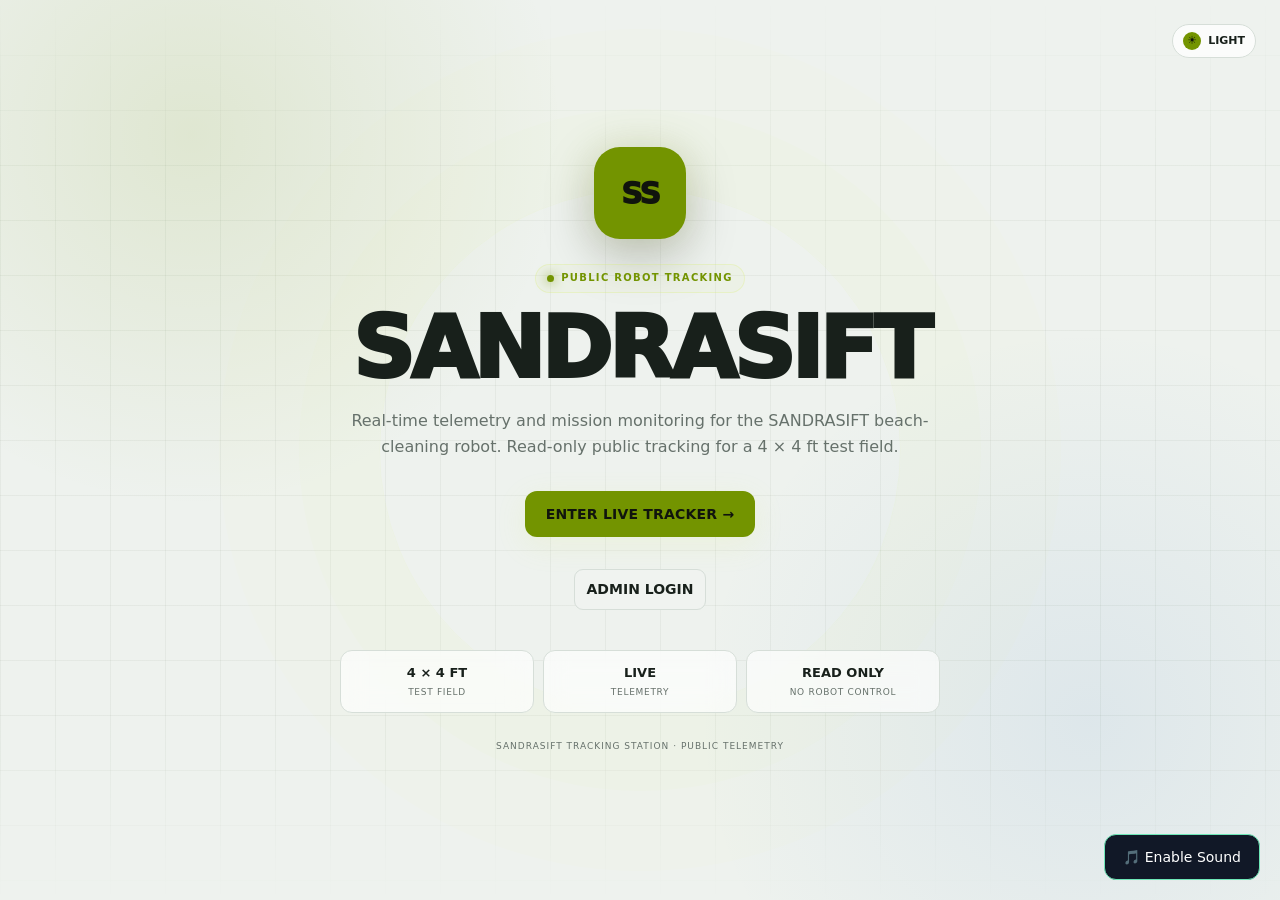
==== commit d7065e94: "Implement background music with toggle button Added background music functionality with a toggle but" ====
--- a/index.html
+++ b/index.html
@@ -7,6 +7,77 @@
 <meta name="description" content="SANDRASIFT public read-only live robot tracking station">
 <title>SANDRASIFT | Live Tracking</title>
 
+<audio id="bgMusic" preload="auto">
+  <source src="./aria-math.mp3" type="audio/mpeg">
+</audio>
+
+<button id="musicToggle" style="
+  position: fixed;
+  bottom: 20px;
+  right: 20px;
+  z-index: 9999;
+  padding: 12px 18px;
+  border: 1px solid #6ee7b7;
+  border-radius: 12px;
+  background: #111827;
+  color: white;
+  cursor: pointer;
+">
+  🎵 Enable Sound
+</button>
+
+<script>
+  const music = document.getElementById("bgMusic");
+  const toggle = document.getElementById("musicToggle");
+
+  const SECTION_LENGTH = 120;
+
+  music.addEventListener("loadedmetadata", async () => {
+    music.currentTime = Math.max(
+      0,
+      music.duration - SECTION_LENGTH
+    );
+
+    music.addEventListener("timeupdate", () => {
+      if (music.currentTime >= music.duration) {
+        music.currentTime = Math.max(
+          0,
+          music.duration - SECTION_LENGTH
+        );
+        music.play().catch(() => {});
+      }
+    });
+
+    try {
+      await music.play();
+      toggle.textContent = "🔊 Music On";
+    } catch {
+      toggle.textContent = "🎵 Enable Sound";
+    }
+  }, { once: true });
+
+  toggle.addEventListener("click", async () => {
+    if (music.paused) {
+      if (music.currentTime === 0) {
+        music.currentTime = Math.max(
+          0,
+          music.duration - SECTION_LENGTH
+        );
+      }
+
+      try {
+        await music.play();
+        toggle.textContent = "🔊 Music On";
+      } catch {
+        toggle.textContent = "🎵 Tap to Play";
+      }
+    } else {
+      music.pause();
+      toggle.textContent = "🔇 Music Off";
+    }
+  });
+</script>
+  
 <style>
 *{box-sizing:border-box}
 
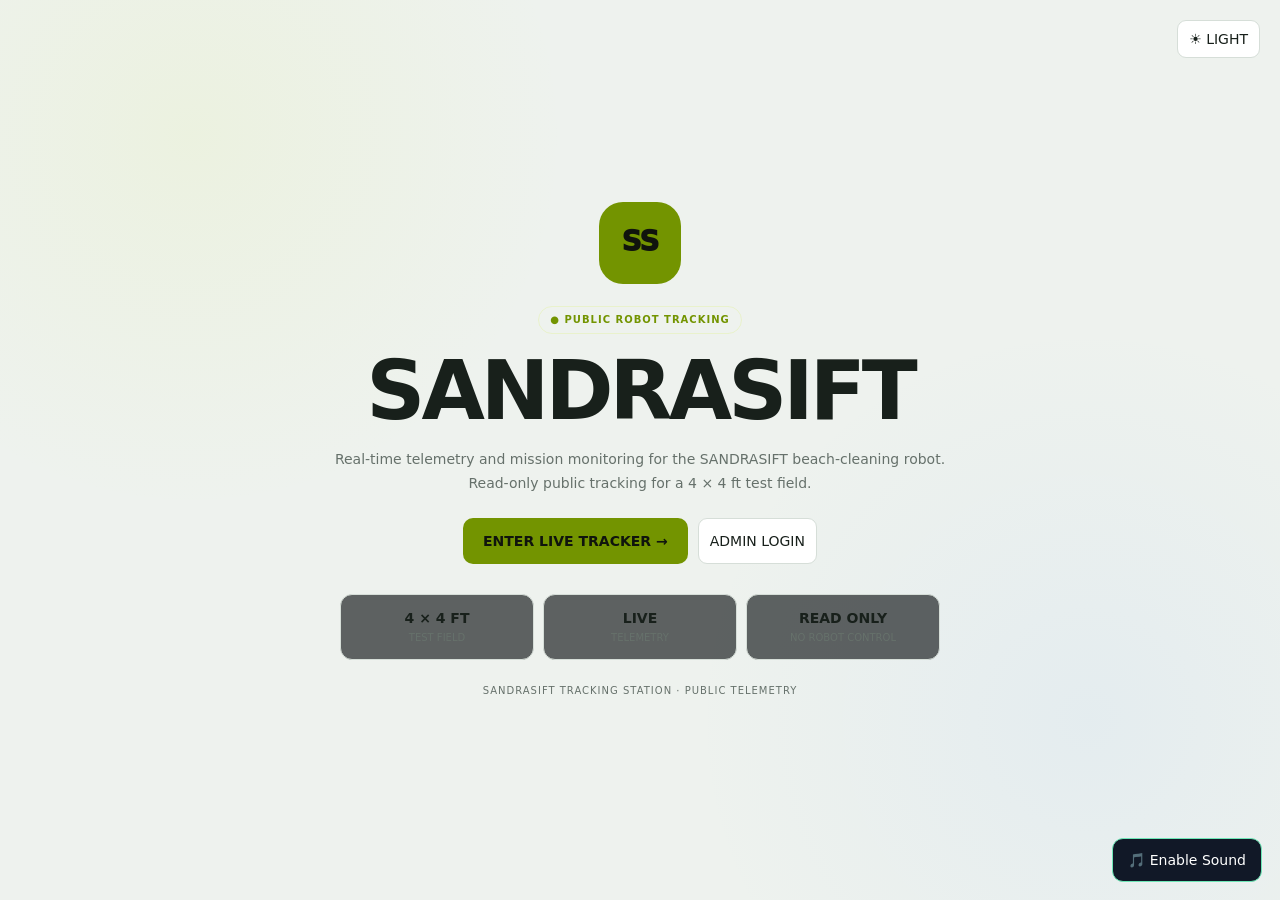
==== commit 74f01399: "UI upd" ====
--- a/index.html
+++ b/index.html
@@ -4,3044 +4,178 @@
 <meta charset="utf-8">
 <meta name="viewport" content="width=device-width,initial-scale=1,viewport-fit=cover">
 <meta name="theme-color" content="#080a0b">
-<meta name="description" content="SANDRASIFT public read-only live robot tracking station">
+<meta name="description" content="SANDRASIFT public read-only robot tracking station">
 <title>SANDRASIFT | Live Tracking</title>
-
-<audio id="bgMusic" preload="auto">
-  <source src="./aria-math.mp3" type="audio/mpeg">
-</audio>
-
-<button id="musicToggle" style="
-  position: fixed;
-  bottom: 20px;
-  right: 20px;
-  z-index: 9999;
-  padding: 12px 18px;
-  border: 1px solid #6ee7b7;
-  border-radius: 12px;
-  background: #111827;
-  color: white;
-  cursor: pointer;
-">
-  🎵 Enable Sound
-</button>
-
-<script>
-  const music = document.getElementById("bgMusic");
-  const toggle = document.getElementById("musicToggle");
-
-  const SECTION_LENGTH = 120;
-
-  music.addEventListener("loadedmetadata", async () => {
-    music.currentTime = Math.max(
-      0,
-      music.duration - SECTION_LENGTH
-    );
-
-    music.addEventListener("timeupdate", () => {
-      if (music.currentTime >= music.duration) {
-        music.currentTime = Math.max(
-          0,
-          music.duration - SECTION_LENGTH
-        );
-        music.play().catch(() => {});
-      }
-    });
-
-    try {
-      await music.play();
-      toggle.textContent = "🔊 Music On";
-    } catch {
-      toggle.textContent = "🎵 Enable Sound";
-    }
-  }, { once: true });
-
-  toggle.addEventListener("click", async () => {
-    if (music.paused) {
-      if (music.currentTime === 0) {
-        music.currentTime = Math.max(
-          0,
-          music.duration - SECTION_LENGTH
-        );
-      }
-
-      try {
-        await music.play();
-        toggle.textContent = "🔊 Music On";
-      } catch {
-        toggle.textContent = "🎵 Tap to Play";
-      }
-    } else {
-      music.pause();
-      toggle.textContent = "🔇 Music Off";
-    }
-  });
-</script>
-  
+<link rel="stylesheet" href="./camera-system.css">
 <style>
-*{box-sizing:border-box}
-
-:root{
-  --bg:#080a0b;
-  --panel:#101416;
-  --panel2:#0c1012;
-  --line:#252e32;
-  --text:#edf2f3;
-  --muted:#7d898e;
-  --accent:#d8ed63;
-  --green:#58dc91;
-  --yellow:#e8bd5b;
-  --red:#ef6868;
-  --blue:#70aaff;
-  --shadow:0 12px 35px rgba(0,0,0,.22);
-
-  --home-bg:
-    radial-gradient(circle at 15% 15%,rgba(216,237,99,.10),transparent 28%),
-    radial-gradient(circle at 85% 80%,rgba(112,170,255,.08),transparent 30%),
-    #080a0b;
-
-  --home-grid:rgba(216,237,99,.035);
-}
-
-body.light{
-  --bg:#eef2ee;
-  --panel:#ffffff;
-  --panel2:#f4f7f4;
-  --line:#d6ded8;
-  --text:#18201b;
-  --muted:#66716b;
-  --accent:#739400;
-  --green:#16864c;
-  --yellow:#a46d00;
-  --red:#c53636;
-  --blue:#3675c7;
-  --shadow:0 12px 35px rgba(20,35,25,.10);
-
-  --home-bg:
-    radial-gradient(circle at 15% 15%,rgba(115,148,0,.12),transparent 28%),
-    radial-gradient(circle at 85% 80%,rgba(54,117,199,.09),transparent 30%),
-    #eef2ee;
-
-  --home-grid:rgba(70,100,60,.06);
-}
-
-html{
-  scroll-behavior:smooth;
-}
-
-body{
-  margin:0;
-  background:
-    radial-gradient(circle at 20% 0%,#11181a 0,#080a0b 38%),
-    var(--bg);
-  color:var(--text);
-  font:14px/1.45 Inter,ui-sans-serif,system-ui,-apple-system,BlinkMacSystemFont,"Segoe UI",Arial,sans-serif;
-  transition:background .3s ease,color .3s ease;
-}
-
-body.light{
-  background:
-    radial-gradient(circle at 20% 0%,#ffffff 0,#eef2ee 45%),
-    var(--bg);
-}
-
-button,input{
-  font:inherit;
-}
-
-button{
-  cursor:pointer;
-}
-
-/* ============================================================
-   HOME SCREEN
-   ============================================================ */
-
-.home-screen{
-  position:fixed;
-  inset:0;
-  z-index:1000;
-  display:flex;
-  align-items:center;
-  justify-content:center;
-  overflow:hidden;
-  background:var(--home-bg);
-  transition:opacity .45s ease,visibility .45s ease;
-}
-
-.home-screen.hidden{
-  opacity:0;
-  visibility:hidden;
-  pointer-events:none;
-}
-
-.home-screen::before{
-  content:"";
-  position:absolute;
-  inset:0;
-  background-image:
-    linear-gradient(var(--home-grid) 1px,transparent 1px),
-    linear-gradient(90deg,var(--home-grid) 1px,transparent 1px);
-  background-size:55px 55px;
-  mask-image:linear-gradient(to bottom,transparent,#000 20%,#000 80%,transparent);
-  pointer-events:none;
-}
-
-.home-screen::after{
-  content:"";
-  position:absolute;
-  width:520px;
-  height:520px;
-  border:1px solid rgba(216,237,99,.08);
-  border-radius:50%;
-  box-shadow:
-    0 0 0 80px rgba(216,237,99,.025),
-    0 0 0 160px rgba(216,237,99,.015);
-  pointer-events:none;
-}
-
-.home-content{
-  position:relative;
-  z-index:2;
-  width:min(900px,92%);
-  text-align:center;
-}
-
-.home-top{
-  position:absolute;
-  top:24px;
-  right:24px;
-  display:flex;
-  gap:8px;
-}
-
-.theme-switch{
-  display:flex;
-  align-items:center;
-  gap:7px;
-  padding:7px 10px;
-  border:1px solid var(--line);
-  border-radius:999px;
-  background:rgba(16,20,22,.75);
-  backdrop-filter:blur(12px);
-  color:var(--text);
-  font-size:11px;
-  font-weight:800;
-  transition:.2s ease;
-}
-
-body.light .theme-switch{
-  background:rgba(255,255,255,.75);
-}
-
-.theme-switch:hover{
-  transform:translateY(-1px);
-  border-color:var(--accent);
-}
-
-.theme-icon{
-  width:18px;
-  height:18px;
-  display:grid;
-  place-items:center;
-  border-radius:50%;
-  background:var(--accent);
-  color:#10140d;
-  font-size:11px;
-}
-
-.home-logo{
-  width:92px;
-  height:92px;
-  margin:0 auto 25px;
-  border-radius:26px;
-  display:grid;
-  place-items:center;
-  background:var(--accent);
-  color:#10140d;
-  font-size:30px;
-  font-weight:950;
-  letter-spacing:-2px;
-  box-shadow:
-    0 0 35px rgba(216,237,99,.18),
-    0 15px 50px rgba(0,0,0,.25);
-  animation:logoFloat 4s ease-in-out infinite;
-}
-
-@keyframes logoFloat{
-  0%,100%{transform:translateY(0)}
-  50%{transform:translateY(-5px)}
-}
-
-.home-kicker{
-  display:inline-flex;
-  align-items:center;
-  gap:7px;
-  padding:6px 11px;
-  border:1px solid rgba(216,237,99,.25);
-  border-radius:999px;
-  color:var(--accent);
-  background:rgba(216,237,99,.05);
-  font-size:10px;
-  font-weight:900;
-  letter-spacing:1.3px;
-  text-transform:uppercase;
-  margin-bottom:16px;
-}
-
-.home-kicker i{
-  width:7px;
-  height:7px;
-  border-radius:50%;
-  background:var(--accent);
-  box-shadow:0 0 12px var(--accent);
-}
-
-.home-content h1{
-  margin:0;
-  font-size:clamp(46px,9vw,86px);
-  line-height:.92;
-  letter-spacing:-4px;
-  font-weight:950;
-}
-
-.home-subtitle{
-  margin:20px auto 0;
-  max-width:620px;
-  color:var(--muted);
-  font-size:clamp(13px,2vw,16px);
-  line-height:1.6;
-}
-
-.home-actions{
-  margin-top:32px;
-  display:flex;
-  justify-content:center;
-  gap:10px;
-  flex-wrap:wrap;
-}
-
-.enter-btn{
-  border:0;
-  border-radius:12px;
-  padding:13px 21px;
-  background:var(--accent);
-  color:#10140d;
-  font-weight:900;
-  letter-spacing:.2px;
-  box-shadow:0 8px 30px rgba(216,237,99,.13);
-  transition:.2s ease;
-}
-
-.enter-btn:hover{
-  transform:translateY(-2px);
-  box-shadow:0 12px 35px rgba(216,237,99,.22);
-}
-
-.enter-btn:active{
-  transform:translateY(0);
-}
-
-.home-info{
-  margin:40px auto 0;
-  display:grid;
-  grid-template-columns:repeat(3,1fr);
-  gap:9px;
-  max-width:600px;
-}
-
-.home-info-card{
-  padding:13px 10px;
-  border:1px solid var(--line);
-  border-radius:12px;
-  background:rgba(16,20,22,.58);
-  backdrop-filter:blur(12px);
-}
-
-body.light .home-info-card{
-  background:rgba(255,255,255,.65);
-}
-
-.home-info-card strong{
-  display:block;
-  font-size:13px;
-}
-
-.home-info-card span{
-  display:block;
-  margin-top:3px;
-  color:var(--muted);
-  font-size:9px;
-  text-transform:uppercase;
-  letter-spacing:.7px;
-}
-
-.home-footer{
-  margin-top:27px;
-  color:var(--muted);
-  font-size:9px;
-  letter-spacing:1px;
-  text-transform:uppercase;
-}
-
-/* ============================================================
-   MAIN APPLICATION
-   ============================================================ */
-
-.app{
-  width:min(1500px,100%);
-  margin:auto;
-  padding:18px;
-  transition:opacity .35s ease;
-}
-
-.app.app-hidden{
-  opacity:0;
-  visibility:hidden;
-  height:0;
-  overflow:hidden;
-  padding:0;
-}
-
-header{
-  display:flex;
-  justify-content:space-between;
-  align-items:center;
-  gap:18px;
-  margin-bottom:16px;
-}
-
-.brand{
-  display:flex;
-  align-items:center;
-  gap:12px;
-}
-
-.logo{
-  width:44px;
-  height:44px;
-  border-radius:12px;
-  background:var(--accent);
-  color:#10140d;
-  display:grid;
-  place-items:center;
-  font-weight:950;
-  letter-spacing:-1px;
-  box-shadow:0 0 28px rgba(216,237,99,.12);
-}
-
-h1{
-  font-size:22px;
-  line-height:1;
-  margin:0;
-  letter-spacing:.2px;
-}
-
-.sub{
-  color:var(--muted);
-  font-size:11px;
-  margin-top:5px;
-  letter-spacing:.7px;
-}
-
-.live{
-  display:flex;
-  align-items:center;
-  gap:8px;
-  white-space:nowrap;
-  font-size:12px;
-  color:var(--muted);
-}
-
-.dot{
-  width:9px;
-  height:9px;
-  border-radius:50%;
-  background:#60686c;
-  box-shadow:0 0 0 4px rgba(96,104,108,.08);
-}
-
-.dot.on{
-  background:var(--green);
-  box-shadow:0 0 0 4px rgba(88,220,145,.10);
-}
-
-.dot.bad{
-  background:var(--red);
-  box-shadow:0 0 0 4px rgba(239,104,104,.10);
-}
-
-.header-actions{
-  display:flex;
-  align-items:center;
-  gap:7px;
-}
-
-.icon-btn{
-  width:34px;
-  height:34px;
-  display:grid;
-  place-items:center;
-  border:1px solid var(--line);
-  border-radius:9px;
-  background:var(--panel);
-  color:var(--text);
-  font-weight:800;
-  transition:.2s ease;
-}
-
-.icon-btn:hover{
-  border-color:var(--accent);
-  transform:translateY(-1px);
-}
-
-.grid{
-  display:grid;
-  grid-template-columns:minmax(0,1.55fr) minmax(310px,.85fr);
-  gap:14px;
-}
-
-.col{
-  display:grid;
-  gap:14px;
-  align-content:start;
-}
-
-.card{
-  background:linear-gradient(180deg,rgba(17,22,24,.98),rgba(12,16,18,.98));
-  border:1px solid var(--line);
-  border-radius:15px;
-  box-shadow:var(--shadow);
-  overflow:hidden;
-  transition:background .3s ease,border-color .3s ease;
-}
-
-body.light .card{
-  background:linear-gradient(180deg,rgba(255,255,255,.98),rgba(247,250,247,.98));
-}
-
-.title{
-  display:flex;
-  justify-content:space-between;
-  align-items:center;
-  gap:12px;
-  padding:14px 16px;
-  border-bottom:1px solid var(--line);
-}
-
-.title h2{
-  margin:0;
-  font-size:13px;
-  letter-spacing:.25px;
-}
-
-.body{
-  padding:15px 16px;
-}
-
-.badge{
-  display:inline-flex;
-  align-items:center;
-  gap:6px;
-  padding:5px 8px;
-  border:1px solid var(--line);
-  border-radius:999px;
-  color:var(--muted);
-  font-size:10px;
-  font-weight:800;
-  letter-spacing:.6px;
-  text-transform:uppercase;
-}
-
-.badge.green{
-  color:var(--green);
-  border-color:rgba(88,220,145,.28);
-  background:rgba(88,220,145,.06);
-}
-
-.badge.yellow{
-  color:var(--yellow);
-  border-color:rgba(232,189,91,.28);
-  background:rgba(232,189,91,.06);
-}
-
-.badge.red{
-  color:var(--red);
-  border-color:rgba(239,104,104,.28);
-  background:rgba(239,104,104,.06);
-}
-
-.map-wrap{
-  position:relative;
-}
-
-.map{
-  width:100%;
-  display:block;
-  aspect-ratio:1/1;
-  border-radius:12px;
-  background:#090c0e;
-  border:1px solid #20282b;
-}
-
-body.light .map{
-  background:#f4f6f4;
-}
-
-.mapstatgrid{
-  display:grid;
-  grid-template-columns:repeat(3,1fr);
-  gap:8px;
-  margin-top:10px;
-}
-
-.mapstat{
-  background:var(--panel2);
-  border:1px solid var(--line);
-  border-radius:10px;
-  padding:10px 11px;
-}
-
-.mapstat small{
-  display:block;
-  color:var(--muted);
-  font-size:10px;
-  text-transform:uppercase;
-  letter-spacing:.7px;
-}
-
-.mapstat b{
-  display:block;
-  margin-top:3px;
-  font-size:15px;
-}
-
-.note{
-  color:var(--muted);
-  font-size:11px;
-  margin-top:10px;
-}
-
-.rows{
-  display:grid;
-  gap:1px;
-}
-
-.row{
-  display:flex;
-  justify-content:space-between;
-  align-items:center;
-  min-height:34px;
-  padding:5px 0;
-  border-bottom:1px solid rgba(37,46,50,.65);
-}
-
-.row:last-child{
-  border-bottom:0;
-}
-
-.row label{
-  color:var(--muted);
-  font-size:12px;
-}
-
-.row strong{
-  font-size:12px;
-  text-align:right;
-}
-
-.ok{color:var(--green)!important}
-.warn{color:var(--yellow)!important}
-.bad{color:var(--red)!important}
-
-.kpis{
-  display:grid;
-  grid-template-columns:repeat(3,1fr);
-  gap:8px;
-}
-
-.kpi{
-  background:var(--panel2);
-  border:1px solid var(--line);
-  border-radius:11px;
-  padding:12px;
-}
-
-.kpi .label{
-  font-size:10px;
-  color:var(--muted);
-  text-transform:uppercase;
-  letter-spacing:.7px;
-}
-
-.kpi .value{
-  font-size:20px;
-  font-weight:850;
-  margin-top:4px;
-}
-
-.progress{
-  height:7px;
-  background:#171d20;
-  border-radius:99px;
-  overflow:hidden;
-  margin-top:12px;
-  border:1px solid var(--line);
-}
-
-.progress i{
-  display:block;
-  height:100%;
-  width:0;
-  background:var(--accent);
-  border-radius:inherit;
-  transition:width .35s ease;
-}
-
-.progressline{
-  display:flex;
-  justify-content:space-between;
-  color:var(--muted);
-  font-size:10px;
-  margin-top:6px;
-}
-
-.chart{
-  width:100%;
-  height:190px;
-  display:block;
-}
-
-.log{
-  height:155px;
-  overflow:auto;
-  background:#080b0c;
-  border:1px solid #1c2427;
-  border-radius:10px;
-  padding:9px;
-  font:11px/1.6 ui-monospace,SFMono-Regular,Consolas,monospace;
-}
-
-body.light .log{
-  background:#f4f6f4;
-  border-color:var(--line);
-}
-
-.log div{
-  border-bottom:1px solid rgba(255,255,255,.035);
-  padding:1px 0;
-}
-
-.config{
-  display:grid;
-  grid-template-columns:minmax(0,1fr) auto auto;
-  gap:7px;
-}
-
-.config input{
-  min-width:0;
-  background:#090d0f;
-  color:var(--text);
-  border:1px solid var(--line);
-  border-radius:9px;
-  padding:10px 11px;
-  outline:0;
-}
-
-body.light .config input{
-  background:#fff;
-}
-
-.config input:focus{
-  border-color:#536067;
-  box-shadow:0 0 0 3px rgba(216,237,99,.06);
-}
-
-.btn{
-  border:1px solid var(--line);
-  background:#171d20;
-  color:var(--text);
-  border-radius:9px;
-  padding:9px 12px;
-  font-weight:750;
-}
-
-body.light .btn{
-  background:#f0f3f0;
-}
-
-.btn:hover{
-  background:#1c2427;
-}
-
-body.light .btn:hover{
-  background:#e7ebe7;
-}
-
-.btn:active{
-  transform:translateY(1px);
-}
-
-.source{
-  display:flex;
-  justify-content:space-between;
-  gap:12px;
-  align-items:center;
-  margin-top:10px;
-  font-size:10px;
-  color:var(--muted);
-}
-
-.source span{
-  overflow:hidden;
-  text-overflow:ellipsis;
-  white-space:nowrap;
-}
-
-footer{
-  text-align:center;
-  color:#596367;
-  font-size:10px;
-  padding:18px 0 5px;
-  letter-spacing:.4px;
-}
-
-@media(max-width:980px){
-  .grid{
-    grid-template-columns:1fr;
-  }
-
-  .kpis{
-    grid-template-columns:repeat(3,1fr);
-  }
-}
-
-@media(max-width:600px){
-
-  .home-top{
-    top:14px;
-    right:14px;
-  }
-
-  .home-logo{
-    width:76px;
-    height:76px;
-    border-radius:22px;
-    font-size:25px;
-    margin-bottom:21px;
-  }
-
-  .home-content h1{
-    font-size:54px;
-    letter-spacing:-3px;
-  }
-
-  .home-subtitle{
-    font-size:12px;
-    padding:0 10px;
-  }
-
-  .home-info{
-    grid-template-columns:1fr;
-    max-width:260px;
-    gap:7px;
-    margin-top:27px;
-  }
-
-  .home-info-card{
-    padding:9px;
-  }
-
-  .home-footer{
-    margin-top:20px;
-  }
-
-  .app{
-    padding:10px;
-  }
-
-  .grid{
-    gap:10px;
-  }
-
-  .col{
-    gap:10px;
-  }
-
-  .card{
-    border-radius:12px;
-  }
-
-  header{
-    align-items:flex-start;
-  }
-
-  .live{
-    font-size:10px;
-  }
-
-  .sub{
-    font-size:9px;
-  }
-
-  .title{
-    padding:12px;
-  }
-
-  .body{
-    padding:12px;
-  }
-
-  .mapstatgrid{
-    grid-template-columns:1fr 1fr;
-  }
-
-  .mapstat:last-child{
-    grid-column:1/-1;
-  }
-
-  .kpis{
-    grid-template-columns:1fr 1fr;
-  }
-
-  .kpi:last-child{
-    grid-column:1/-1;
-  }
-
-  .config{
-    grid-template-columns:1fr 1fr;
-  }
-
-  .config input{
-    grid-column:1/-1;
-  }
-
-  .config button{
-    width:100%;
-  }
-}
-
-
-/* ============================================================
-   ADMIN ACCESS
-   ============================================================ */
-.admin-hidden{display:none!important}
-.home-admin-btn{background:transparent;color:var(--text);border-color:var(--line)}
-.home-admin-btn:hover{border-color:var(--accent);background:rgba(216,237,99,.06)}
-.admin-overlay{position:fixed;inset:0;z-index:2000;display:none;align-items:center;justify-content:center;padding:18px;background:rgba(3,5,6,.78);backdrop-filter:blur(14px)}
-.admin-overlay.open{display:flex}
-.admin-modal{width:min(410px,100%);padding:22px;border:1px solid var(--line);border-radius:16px;background:linear-gradient(180deg,#151b1d,#0d1113);box-shadow:0 24px 80px rgba(0,0,0,.45)}
-body.light .admin-modal{background:linear-gradient(180deg,#fff,#f4f7f4)}
-.admin-modal-head{display:flex;align-items:flex-start;justify-content:space-between;gap:16px}
-.admin-eyebrow{color:var(--accent);font-size:10px;font-weight:900;letter-spacing:1.2px;text-transform:uppercase}
-.admin-modal h2{margin:5px 0 0;font-size:22px;letter-spacing:-.4px}
-.admin-close{width:30px;height:30px;border:1px solid var(--line);border-radius:8px;background:transparent;color:var(--muted);font-size:20px;line-height:1}
-.admin-close:hover{color:var(--text);border-color:var(--accent)}
-.admin-modal-copy{margin:16px 0 18px;color:var(--muted);font-size:12px;line-height:1.55}
-.admin-form{display:grid;gap:11px}
-.admin-form label{display:grid;gap:5px;color:var(--muted);font-size:11px;font-weight:800;letter-spacing:.4px;text-transform:uppercase}
-.admin-form input{width:100%;padding:11px 12px;border:1px solid var(--line);border-radius:9px;background:#090d0f;color:var(--text);outline:0}
-body.light .admin-form input{background:#fff}
-.admin-form input:focus{border-color:var(--accent);box-shadow:0 0 0 3px rgba(216,237,99,.08)}
-.admin-submit{margin-top:4px;border:0;border-radius:9px;padding:11px 13px;background:var(--accent);color:#10140d;font-weight:900}
-.admin-error{min-height:17px;margin-top:2px;color:var(--red);font-size:11px}
-.admin-hint{margin-top:16px;color:var(--muted);font-size:10px;line-height:1.5}
-.admin-card-actions{display:flex;align-items:center;gap:8px}
-.admin-logout{padding:5px 8px;font-size:10px}
-@media(max-width:600px){.admin-modal{padding:18px}.admin-card-actions{gap:5px}.admin-logout{font-size:9px;padding:5px 6px}}
-
+:root{--bg:#080a0b;--panel:#101416;--panel2:#0c1012;--line:#252e32;--text:#edf2f3;--muted:#7d898e;--accent:#d8ed63;--green:#58dc91;--yellow:#e8bd5b;--red:#ef6868;--shadow:0 12px 35px rgba(0,0,0,.22)}
+*{box-sizing:border-box}html{scroll-behavior:smooth}body{margin:0;background:radial-gradient(circle at 20% 0%,#11181a 0,#080a0b 38%);color:var(--text);font:14px/1.45 Inter,system-ui,-apple-system,"Segoe UI",Arial,sans-serif}
+body.light{--bg:#eef2ee;--panel:#fff;--panel2:#f4f7f4;--line:#d6ded8;--text:#18201b;--muted:#66716b;--accent:#739400;--green:#16864c;--yellow:#a46d00;--red:#c53636;--shadow:0 12px 35px rgba(20,35,25,.10);background:#eef2ee}
+button,input{font:inherit}button{cursor:pointer}.home-screen{position:fixed;inset:0;z-index:1000;display:flex;align-items:center;justify-content:center;overflow:auto;background:radial-gradient(circle at 15% 15%,rgba(216,237,99,.10),transparent 28%),radial-gradient(circle at 85% 80%,rgba(112,170,255,.08),transparent 30%),var(--bg);transition:opacity .35s,visibility .35s}.home-screen.hidden{opacity:0;visibility:hidden;pointer-events:none}.home-content{width:min(900px,92%);padding:30px 0;text-align:center}.home-top{position:absolute;top:20px;right:20px}.theme-switch,.btn,.icon-btn{border:1px solid var(--line);border-radius:9px;background:var(--panel);color:var(--text);padding:8px 11px}.home-logo,.logo{display:grid;place-items:center;background:var(--accent);color:#10140d;font-weight:950;letter-spacing:-1px}.home-logo{width:82px;height:82px;margin:0 auto 22px;border-radius:24px;font-size:28px}.home-kicker{display:inline-block;padding:6px 11px;border:1px solid rgba(216,237,99,.25);border-radius:999px;color:var(--accent);font-size:10px;font-weight:900;letter-spacing:1px}.home-content h1{font-size:clamp(44px,9vw,82px);line-height:.95;letter-spacing:-4px;margin:18px 0}.home-subtitle{max-width:650px;margin:auto;color:var(--muted);line-height:1.7}.home-actions{display:flex;justify-content:center;gap:10px;flex-wrap:wrap;margin-top:22px}.enter-btn{border:0;border-radius:10px;padding:13px 20px;background:var(--accent);color:#10140d;font-weight:900}.home-info{display:grid;grid-template-columns:repeat(3,1fr);gap:9px;max-width:600px;margin:30px auto 0}.home-info-card{padding:13px;border:1px solid var(--line);border-radius:12px;background:rgba(16,20,22,.65)}.home-info-card strong,.home-info-card span{display:block}.home-info-card span{margin-top:3px;color:var(--muted);font-size:10px;text-transform:uppercase}.home-footer{margin-top:24px;color:var(--muted);font-size:10px;letter-spacing:1px}
+.app{width:min(1500px,100%);margin:auto;padding:18px}.app.app-hidden{display:none}header{display:flex;justify-content:space-between;align-items:center;gap:14px;margin-bottom:16px}.brand{display:flex;align-items:center;gap:12px}.logo{width:44px;height:44px;border-radius:12px}.brand h1{font-size:22px;line-height:1;margin:0}.sub{margin-top:5px;color:var(--muted);font-size:10px;letter-spacing:.5px}.header-actions{display:flex;align-items:center;gap:7px;flex-wrap:wrap}.icon-btn{width:34px;height:34px;padding:0}.live{display:flex;align-items:center;gap:7px;color:var(--muted);font-size:11px}.dot{width:8px;height:8px;border-radius:50%;background:#60686c}.dot.on{background:var(--green)}.dot.bad{background:var(--red)}
+.grid{display:grid;grid-template-columns:minmax(0,1.55fr) minmax(300px,.85fr);gap:14px}.col{display:grid;gap:14px;align-content:start}.card{overflow:hidden;border:1px solid var(--line);border-radius:14px;background:var(--panel);box-shadow:var(--shadow)}.title{display:flex;justify-content:space-between;align-items:center;gap:10px;padding:13px 15px;border-bottom:1px solid var(--line)}.title h2{font-size:13px;margin:0}.body{padding:14px 15px}.badge{display:inline-flex;padding:5px 8px;border:1px solid var(--line);border-radius:999px;color:var(--muted);font-size:10px;font-weight:800;text-transform:uppercase}.badge.green{color:var(--green)}.badge.yellow{color:var(--yellow)}.badge.red{color:var(--red)}.map{display:block;width:100%;aspect-ratio:1/1;border:1px solid #20282b;border-radius:10px;background:#090c0e}.mapstatgrid,.kpis{display:grid;grid-template-columns:repeat(3,1fr);gap:8px;margin-top:10px}.mapstat,.kpi{padding:10px;border:1px solid var(--line);border-radius:10px;background:var(--panel2);min-width:0}.mapstat small,.kpi .label{display:block;color:var(--muted);font-size:10px;text-transform:uppercase}.mapstat b{display:block;margin-top:3px;font-size:14px}.note{margin-top:10px;color:var(--muted);font-size:11px}.rows{display:grid}.row{display:flex;justify-content:space-between;align-items:center;gap:10px;min-height:33px;padding:5px 0;border-bottom:1px solid var(--line)}.row:last-child{border-bottom:0}.row label{color:var(--muted);font-size:12px}.row strong{font-size:12px;text-align:right;overflow-wrap:anywhere}.ok{color:var(--green)}.warn{color:var(--yellow)}.badtext{color:var(--red)}.kpi .value{font-size:19px;font-weight:850;margin-top:4px}.progress{height:7px;margin-top:12px;overflow:hidden;border:1px solid var(--line);border-radius:99px;background:var(--panel2)}.progress i{display:block;width:0;height:100%;background:var(--accent);transition:width .3s}.progressline{display:flex;justify-content:space-between;gap:10px;margin-top:6px;color:var(--muted);font-size:10px}.chart{display:block;width:100%;height:180px}.log{height:150px;overflow:auto;padding:9px;border:1px solid var(--line);border-radius:9px;background:var(--panel2);font:11px/1.6 ui-monospace,Consolas,monospace}.log div{overflow-wrap:anywhere}.config{display:grid;grid-template-columns:minmax(0,1fr) auto auto;gap:7px}.config input,.admin-form input{min-width:0;width:100%;padding:10px;border:1px solid var(--line);border-radius:8px;background:var(--bg);color:var(--text)}.source{display:flex;justify-content:space-between;gap:10px;margin-top:10px;color:var(--muted);font-size:10px}.source span{overflow:hidden;text-overflow:ellipsis;white-space:nowrap}footer{text-align:center;padding:18px 0 5px;color:var(--muted);font-size:10px}
+.camera-grid{display:grid;grid-template-columns:repeat(2,minmax(0,1fr));gap:10px}.camera-tile{min-width:0;border:1px solid var(--line);border-radius:10px;overflow:hidden;background:#07090a}.camera-head{display:flex;justify-content:space-between;gap:8px;padding:8px 10px;color:var(--text);font-size:11px;background:var(--panel2)}.camera-view{display:grid;place-items:center;position:relative;aspect-ratio:16/9;background:#090c0e;color:var(--muted);font-size:11px;overflow:hidden}.camera-view img,.camera-view video{display:block;width:100%;height:100%;object-fit:cover}.camera-view .camera-placeholder{padding:10px;text-align:center}.camera-settings{display:grid;grid-template-columns:1fr;gap:7px;margin-top:12px}.camera-settings label{display:grid;gap:4px;color:var(--muted);font-size:10px}.camera-settings input{width:100%;min-width:0;padding:9px;border:1px solid var(--line);border-radius:8px;background:var(--bg);color:var(--text)}.admin-hidden{display:none!important}.admin-overlay{position:fixed;inset:0;z-index:2000;display:none;align-items:center;justify-content:center;padding:18px;background:rgba(3,5,6,.8)}.admin-overlay.open{display:flex}.admin-modal{width:min(410px,100%);padding:22px;border:1px solid var(--line);border-radius:15px;background:var(--panel)}.admin-modal h2{margin:5px 0}.admin-modal p,.admin-hint{color:var(--muted);font-size:12px}.admin-form{display:grid;gap:10px}.admin-form label{display:grid;gap:5px;color:var(--muted);font-size:11px}.admin-submit{padding:11px;border:0;border-radius:8px;background:var(--accent);color:#10140d;font-weight:900}.admin-error{min-height:16px;color:var(--red);font-size:11px}.admin-card-actions{display:flex;align-items:center;gap:7px}
+#musicToggle{position:fixed;right:18px;bottom:18px;z-index:2147483647;padding:11px 15px;border:1px solid #6ee7b7;border-radius:11px;background:#111827;color:white;pointer-events:auto;touch-action:manipulation}
+@media(max-width:980px){.grid{grid-template-columns:1fr}}@media(max-width:600px){.app{padding:10px}.grid,.col{gap:10px}.camera-grid{grid-template-columns:1fr}.home-info{grid-template-columns:1fr;max-width:260px;margin-top:22px}.home-info-card{padding:9px}.home-content h1{letter-spacing:-2px}.home-top{top:10px;right:10px}header{align-items:flex-start}.header-actions{justify-content:flex-end}.live{width:100%;justify-content:flex-end}.title,.body{padding:11px}.mapstatgrid{grid-template-columns:1fr 1fr}.mapstat:last-child{grid-column:1/-1}.kpis{grid-template-columns:1fr 1fr}.kpi:last-child{grid-column:1/-1}.config{grid-template-columns:1fr 1fr}.config input{grid-column:1/-1}.config button{width:100%}.source{display:grid}.home-actions{margin-top:15px}}
 </style>
 </head>
-
 <body>
-
-<!-- ============================================================
-     HOME SCREEN
-     ============================================================ -->
-
 <div id="homeScreen" class="home-screen">
-
-  <div class="home-top">
-    <button id="homeThemeButton" class="theme-switch" onclick="toggleTheme()" aria-label="Toggle light and dark mode">
-      <span id="homeThemeIcon" class="theme-icon">☾</span>
-      <span id="homeThemeText">DARK</span>
-    </button>
-  </div>
-
+  <div class="home-top"><button class="theme-switch" onclick="toggleTheme()" aria-label="Toggle theme"><span id="homeThemeIcon">☾</span> <span id="homeThemeText">DARK</span></button></div>
   <div class="home-content">
-
-    <div class="home-logo">SS</div>
-
-    <div class="home-kicker">
-      <i></i>
-      PUBLIC ROBOT TRACKING
-    </div>
-
+    <div class="home-logo">SS</div><div class="home-kicker">● PUBLIC ROBOT TRACKING</div>
     <h1>SANDRASIFT</h1>
-
-    <div class="home-subtitle">
-      Real-time telemetry and mission monitoring for the SANDRASIFT
-      beach-cleaning robot. Read-only public tracking for a 4 × 4 ft test field.
-    </div>
-
-    <div class="home-actions">
-      <button class="enter-btn" onclick="enterTracker()">
-        ENTER LIVE TRACKER →
-      </button>
-    </div>
-
-    <div class="home-actions admin-home-actions">
-      <button class="btn home-admin-btn" onclick="openAdminLogin()">ADMIN LOGIN</button>
-    </div>
-
-    <div class="home-info">
-      <div class="home-info-card">
-        <strong>4 × 4 FT</strong>
-        <span>Test Field</span>
-      </div>
-
-      <div class="home-info-card">
-        <strong>LIVE</strong>
-        <span>Telemetry</span>
-      </div>
-
-      <div class="home-info-card">
-        <strong>READ ONLY</strong>
-        <span>No Robot Control</span>
-      </div>
-    </div>
-
-    <div class="home-footer">
-      SANDRASIFT TRACKING STATION · PUBLIC TELEMETRY
-    </div>
-
+    <p class="home-subtitle">Real-time telemetry and mission monitoring for the SANDRASIFT beach-cleaning robot. Read-only public tracking for a 4 × 4 ft test field.</p>
+    <div class="home-actions"><button class="enter-btn" onclick="enterTracker()">ENTER LIVE TRACKER →</button><button class="btn" onclick="openAdminLogin()">ADMIN LOGIN</button></div>
+    <div class="home-info"><div class="home-info-card"><strong>4 × 4 FT</strong><span>Test field</span></div><div class="home-info-card"><strong>LIVE</strong><span>Telemetry</span></div><div class="home-info-card"><strong>READ ONLY</strong><span>No robot control</span></div></div>
+    <div class="home-footer">SANDRASIFT TRACKING STATION · PUBLIC TELEMETRY</div>
   </div>
 </div>
 
-
-
-<!-- ============================================================
-     MAIN TRACKER
-     ============================================================ -->
-
-
-
-<!-- ADMIN LOGIN -->
 <div id="adminLoginOverlay" class="admin-overlay" role="dialog" aria-modal="true" aria-labelledby="adminLoginTitle">
   <div class="admin-modal">
-    <div class="admin-modal-head">
-      <div>
-        <div class="admin-eyebrow">Private console</div>
-        <h2 id="adminLoginTitle">Admin login</h2>
-      </div>
-      <button class="admin-close" onclick="closeAdminLogin()" aria-label="Close admin login">×</button>
-    </div>
-
-    <p class="admin-modal-copy">
-      Sign in to manage the public telemetry endpoint. The public tracker remains strictly read-only.
-    </p>
-
+    <div style="display:flex;justify-content:space-between;align-items:center"><div><small style="color:var(--accent)">PRIVATE CONSOLE</small><h2 id="adminLoginTitle">Admin login</h2></div><button class="btn" onclick="closeAdminLogin()" aria-label="Close">×</button></div>
+    <p>Sign in to configure the public telemetry endpoint and camera stream URLs.</p>
     <form id="adminLoginForm" class="admin-form" onsubmit="handleAdminLogin(event)">
-      <label>
-        Username
-        <input id="adminUsername" name="username" autocomplete="username" required>
-      </label>
-      <label>
-        Password
-        <input id="adminPassword" name="password" type="password" autocomplete="current-password" required>
-      </label>
-      <div id="adminError" class="admin-error" role="alert"></div>
-      <button class="admin-submit" type="submit">SIGN IN →</button>
+      <label>Username<input id="adminUsername" autocomplete="username" required></label>
+      <label>Password<input id="adminPassword" type="password" autocomplete="current-password" required></label>
+      <div id="adminError" class="admin-error" role="alert"></div><button class="admin-submit" type="submit">SIGN IN →</button>
     </form>
-
-    <div class="admin-hint">Admin access only. Keep this page behind real server-side authentication before using it for anything sensitive.</div>
+    <div class="admin-hint">Important: credentials in a static HTML file are visible to anyone who inspects the source. Use server-side authentication before using this for sensitive settings.</div>
   </div>
 </div>
 
-<div id="trackerApp" class="app app-hidden">
-
+<main id="trackerApp" class="app app-hidden">
 <header>
-
-  <div class="brand">
-
-    <div class="logo">SS</div>
-
-    <div>
-      <h1>SANDRASIFT</h1>
-      <div class="sub">
-        PUBLIC LIVE ROBOT TRACKING · 4 × 4 FT FIELD · READ-ONLY
-      </div>
-    </div>
-
-  </div>
-
-  <div class="header-actions">
-
-    <button
-      class="icon-btn"
-      onclick="openAdminLogin()"
-      title="Admin login"
-      aria-label="Admin login">
-      A
-    </button>
-
-    <button
-      class="icon-btn"
-      onclick="returnHome()"
-      title="Home"
-      aria-label="Return to home">
-      ⌂
-    </button>
-
-    <button
-      class="icon-btn"
-      onclick="toggleTheme()"
-      title="Toggle light and dark mode"
-      aria-label="Toggle light and dark mode">
-      <span id="trackerThemeIcon">☾</span>
-    </button>
-
-    <div class="live">
-      <i id="dot" class="dot"></i>
-      <span id="connection">OFFLINE</span>
-      <span id="lastSeen">• NO TELEMETRY</span>
-    </div>
-
-  </div>
-
+  <div class="brand"><div class="logo">SS</div><div><h1>SANDRASIFT</h1><div class="sub">PUBLIC LIVE ROBOT TRACKING · 4 × 4 FT FIELD · READ-ONLY</div></div></div>
+  <div class="header-actions"><button class="icon-btn" onclick="openAdminLogin()" title="Admin login" aria-label="Admin login">A</button><button class="icon-btn" onclick="returnHome()" title="Home" aria-label="Home">⌂</button><button class="icon-btn" onclick="toggleTheme()" title="Toggle theme" aria-label="Toggle theme"><span id="trackerThemeIcon">☾</span></button><div class="live"><i id="dot" class="dot"></i><span id="connection">OFFLINE</span><span id="lastSeen">• NO TELEMETRY</span></div></div>
 </header>
 
+<div class="grid"><section class="col">
+  <div class="card"><div class="title"><h2>Live field tracking</h2><span id="mapState" class="badge yellow">WAITING FOR DATA</span></div><div class="body">
+    <svg id="map" class="map" viewBox="0 0 600 600" role="img" aria-label="4 by 4 foot robot field map">
+      <defs><pattern id="gridPattern" width="50" height="50" patternUnits="userSpaceOnUse"><path d="M50 0H0V50" fill="none" stroke="#1a2226" stroke-width="1"/></pattern><filter id="glow"><feGaussianBlur stdDeviation="4" result="b"/><feMerge><feMergeNode in="b"/><feMergeNode in="SourceGraphic"/></feMerge></filter></defs>
+      <rect width="600" height="600" fill="#0a0d0f"/><rect x="35" y="35" width="530" height="530" fill="url(#gridPattern)" stroke="#536067" stroke-width="2"/>
+      <line x1="300" y1="35" x2="300" y2="565" stroke="#151b1e"/><line x1="35" y1="300" x2="565" y2="300" stroke="#151b1e"/>
+      <text x="45" y="55" fill="#89949a" font-size="11">0, 4</text><text x="520" y="55" fill="#89949a" font-size="11">4, 4</text><text x="45" y="555" fill="#89949a" font-size="11">0, 0</text><text x="520" y="555" fill="#89949a" font-size="11">4, 0</text>
+      <path id="trail" fill="none" stroke="#d8ed63" stroke-width="3" stroke-linecap="round" stroke-linejoin="round" opacity=".72"/>
+      <circle id="halo" cx="300" cy="300" r="24" fill="#d8ed63" opacity=".08" filter="url(#glow)"/><g id="robot" transform="translate(300 300)"><circle r="14" fill="#edf1f2"/><path d="M0-12L8 8L0 4L-8 8Z" fill="#101416"/></g>
+    </svg>
+    <div class="mapstatgrid"><div class="mapstat"><small>Position</small><b id="position">-- , -- ft</b></div><div class="mapstat"><small>Heading</small><b id="heading">--°</b></div><div class="mapstat"><small>Distance travelled</small><b id="distance">-- ft</b></div></div>
+    <div class="note">Position and heading appear only when supplied by real telemetry. Robot movement is never simulated.</div>
+  </div></div>
 
+  <div class="card"><div class="title"><h2>Four-camera view</h2><span class="badge">CAMERAS 1–4</span></div><div class="body">
+    <div class="camera-grid">
+      <div class="camera-tile"><div class="camera-head"><span>CAMERA 1 · FRONT</span><span id="camStatus1">NOT SET</span></div><div class="camera-view" id="cameraView1"><span class="camera-placeholder">Set a camera stream URL in Admin</span></div></div>
+      <div class="camera-tile"><div class="camera-head"><span>CAMERA 2 · LEFT</span><span id="camStatus2">NOT SET</span></div><div class="camera-view" id="cameraView2"><span class="camera-placeholder">Set a camera stream URL in Admin</span></div></div>
+      <div class="camera-tile"><div class="camera-head"><span>CAMERA 3 · RIGHT</span><span id="camStatus3">NOT SET</span></div><div class="camera-view" id="cameraView3"><span class="camera-placeholder">Set a camera stream URL in Admin</span></div></div>
+      <div class="camera-tile"><div class="camera-head"><span>CAMERA 4 · REAR</span><span id="camStatus4">NOT SET</span></div><div class="camera-view" id="cameraView4"><span class="camera-placeholder">Set a camera stream URL in Admin</span></div></div>
+    </div>
+    <p class="note">Use browser-accessible stream URLs. Common MJPEG streams work in an image element; WebRTC or some IP-camera streams need a compatible player/server. HTTPS pages generally cannot load insecure HTTP streams.</p>
+  </div></div>
 
-<div class="grid">
-
-<section class="col">
-
-<div class="card">
-
-  <div class="title">
-    <h2>Live field tracking</h2>
-    <span id="mapState" class="badge yellow">WAITING FOR DATA</span>
-  </div>
-
-  <div class="body">
-
-    <div class="map-wrap">
-
-      <svg
-        id="map"
-        class="map"
-        viewBox="0 0 600 600"
-        aria-label="4 by 4 foot SANDRASIFT field map">
-
-        <defs>
-
-          <pattern
-            id="gridPattern"
-            width="50"
-            height="50"
-            patternUnits="userSpaceOnUse">
-
-            <path
-              d="M50 0H0V50"
-              fill="none"
-              stroke="#1a2226"
-              stroke-width="1"/>
-
-          </pattern>
-
-          <filter id="glow">
-
-            <feGaussianBlur
-              stdDeviation="4"
-              result="b"/>
-
-            <feMerge>
-              <feMergeNode in="b"/>
-              <feMergeNode in="SourceGraphic"/>
-            </feMerge>
-
-          </filter>
-
-        </defs>
-
-        <rect
-          width="600"
-          height="600"
-          fill="#0a0d0f"/>
-
-        <rect
-          x="35"
-          y="35"
-          width="530"
-          height="530"
-          rx="3"
-          fill="url(#gridPattern)"
-          stroke="#536067"
-          stroke-width="2"/>
-
-        <line
-          x1="300"
-          y1="35"
-          x2="300"
-          y2="565"
-          stroke="#151b1e"/>
-
-        <line
-          x1="35"
-          y1="300"
-          x2="565"
-          y2="300"
-          stroke="#151b1e"/>
-
-        <text x="45" y="55" fill="#66737a" font-size="11">0, 4</text>
-        <text x="535" y="55" fill="#66737a" font-size="11">4, 4</text>
-        <text x="45" y="558" fill="#66737a" font-size="11">0, 0</text>
-        <text x="530" y="558" fill="#66737a" font-size="11">4, 0</text>
-
-        <text
-          x="285"
-          y="27"
-          fill="#59656a"
-          font-size="10">
-          4 FT
-        </text>
-
-        <text
-          x="570"
-          y="305"
-          fill="#59656a"
-          font-size="10">
-          4 FT
-        </text>
-
-        <path
-          id="trail"
-          fill="none"
-          stroke="#d8ed63"
-          stroke-width="3"
-          stroke-linecap="round"
-          stroke-linejoin="round"
-          opacity=".72"/>
-
-        <circle
-          id="halo"
-          cx="300"
-          cy="300"
-          r="24"
-          fill="#d8ed63"
-          opacity=".08"
-          filter="url(#glow)"/>
-
-        <g
-          id="robot"
-          transform="translate(300 300)">
-
-          <circle
-            r="14"
-            fill="#edf1f2"/>
-
-          <path
-            d="M0-12L8 8L0 4L-8 8Z"
-            fill="#101416"/>
-
-        </g>
-
-      </svg>
-
-    </div>
-
-    <div class="mapstatgrid">
-
-      <div class="mapstat">
-        <small>Position</small>
-        <b id="position">-- , -- ft</b>
-      </div>
-
-      <div class="mapstat">
-        <small>Heading</small>
-        <b id="heading">--°</b>
-      </div>
-
-      <div class="mapstat">
-        <small>Distance travelled</small>
-        <b id="distance">-- ft</b>
-      </div>
-
-    </div>
-
-    <div class="note">
-      Position and heading are displayed only when supplied by real telemetry.
-      The tracker never simulates robot movement.
-    </div>
-
-  </div>
-
-</div>
-
-
-
-<div class="card">
-
-  <div class="title">
-    <h2>Mission overview</h2>
-    <span id="missionBadge" class="badge">NO DATA</span>
-  </div>
-
-  <div class="body">
-
-    <div class="kpis">
-
-      <div class="kpi">
-        <div class="label">Sand processed</div>
-        <div id="sand" class="value">--</div>
-      </div>
-
-      <div class="kpi">
-        <div class="label">Plastic collected</div>
-        <div id="plastic" class="value">--</div>
-      </div>
-
-      <div class="kpi">
-        <div class="label">Sift cycles</div>
-        <div id="cycles" class="value">--</div>
-      </div>
-
-    </div>
-
-    <div class="progress">
-      <i id="progress"></i>
-    </div>
-
-    <div class="progressline">
-      <span id="missionTime">Mission time: --</span>
-      <span id="progressText">--%</span>
-    </div>
-
-  </div>
-
-</div>
-
-
-
-<div class="card">
-
-  <div class="title">
-    <h2>Live sensor graph</h2>
-    <span id="graphLabel" class="badge">LOAD CELL</span>
-  </div>
-
-  <div class="body">
-
-    <canvas
-      id="chart"
-      class="chart">
-    </canvas>
-
-    <div class="note">
-      Latest load-cell telemetry, up to 100 recent samples.
-    </div>
-
-  </div>
-
-</div>
-
-
-
-<div class="card">
-
-  <div class="title">
-    <h2>Event history</h2>
-    <button class="btn" onclick="clearLog()">CLEAR</button>
-  </div>
-
-  <div class="body">
-    <div id="log" class="log"></div>
-  </div>
-
-</div>
-
+  <div class="card"><div class="title"><h2>Mission overview</h2><span id="missionBadge" class="badge">NO DATA</span></div><div class="body">
+    <div class="kpis"><div class="kpi"><div class="label">Sand processed</div><div id="sand" class="value">--</div></div><div class="kpi"><div class="label">Plastic collected</div><div id="plastic" class="value">--</div></div><div class="kpi"><div class="label">Sift cycles</div><div id="cycles" class="value">--</div></div></div>
+    <div class="progress"><i id="progress"></i></div><div class="progressline"><span id="missionTime">Mission time: --</span><span id="progressText">--%</span></div>
+  </div></div>
+  <div class="card"><div class="title"><h2>Live sensor graph</h2><span class="badge">LOAD CELL</span></div><div class="body"><canvas id="chart" class="chart"></canvas><div class="note">Latest load-cell telemetry, up to 100 recent samples.</div></div></div>
+  <div class="card"><div class="title"><h2>Event history</h2><button class="btn" onclick="clearLog()">CLEAR</button></div><div class="body"><div id="log" class="log"></div></div></div>
 </section>
 
+<aside class="col">
+  <div class="card"><div class="title"><h2>Robot status</h2><span id="stateBadge" class="badge yellow">UNKNOWN</span></div><div class="body"><div class="rows">
+    <div class="row"><label>Mode</label><strong id="mode">--</strong></div><div class="row"><label>Run state</label><strong id="runState">--</strong></div><div class="row"><label>PS5 controller</label><strong id="ps5">--</strong></div><div class="row"><label>ESP32</label><strong id="esp">--</strong></div><div class="row"><label>Wi-Fi</label><strong id="wifi">--</strong></div><div class="row"><label>Signal</label><strong id="rssi">--</strong></div><div class="row"><label>Battery</label><strong id="battery">--</strong></div><div class="row"><label>Voltage</label><strong id="voltage">--</strong></div><div class="row"><label>Temperature</label><strong id="temp">--</strong></div><div class="row"><label>Uptime</label><strong id="uptime">--</strong></div><div class="row"><label>Current speed</label><strong id="speed">--</strong></div><div class="row"><label>Fault</label><strong id="fault">--</strong></div>
+  </div></div></div>
+  <div class="card"><div class="title"><h2>Cleaning system</h2><span id="siftBadge" class="badge">NO DATA</span></div><div class="body"><div class="rows">
+    <div class="row"><label>Scoop / arm</label><strong id="scoop">--°</strong></div><div class="row"><label>Sifter</label><strong id="sifter">--°</strong></div><div class="row"><label>Vibrator</label><strong id="vibrator">--</strong></div><div class="row"><label>Break beam</label><strong id="beam">--</strong></div><div class="row"><label>IR left</label><strong id="irLeft">--</strong></div><div class="row"><label>IR right</label><strong id="irRight">--</strong></div><div class="row"><label>Load cell</label><strong id="loadcell">--</strong></div><div class="row"><label>Last cycle</label><strong id="lastCycle">--</strong></div>
+  </div></div></div>
+  <div class="card"><div class="title"><h2>Runtime & maintenance</h2><span class="badge">PHASE 16</span></div><div class="body"><div class="rows">
+    <div class="row"><label>Motor runtime</label><strong id="motorRuntime">--</strong></div><div class="row"><label>Vibrator runtime</label><strong id="vibRuntime">--</strong></div><div class="row"><label>Sift cycles</label><strong id="runtimeCycles">--</strong></div><div class="row"><label>Warnings</label><strong id="warnings">--</strong></div>
+  </div></div></div>
+  <div id="telemetryAdminCard" class="card admin-hidden"><div class="title"><h2>Admin settings</h2><div class="admin-card-actions"><span id="sourceBadge" class="badge">LOCKED</span><button class="btn" onclick="logoutAdmin()">LOG OUT</button></div></div><div class="body">
+    <label class="note" for="telemetryUrl">Public telemetry HTTPS GET endpoint</label><div class="config"><input id="telemetryUrl" spellcheck="false" autocomplete="off" placeholder="https://your-domain.example/api/status"><button class="btn" onclick="saveURL()">SAVE URL</button><button class="btn" onclick="manualRefresh()">REFRESH</button></div>
+    <div class="source"><span id="sourceText">No endpoint configured.</span><span id="pollText">Polling: 1s</span></div>
+    <div class="note">The tracker uses GET only. The API must return JSON and allow browser CORS. Do not put secrets in this page.</div>
+    <hr style="border:0;border-top:1px solid var(--line);margin:18px 0">
+    <h3 style="font-size:12px">Camera stream URLs</h3>
+    <div class="camera-settings" id="cameraSettings"></div><div class="home-actions" style="justify-content:flex-start"><button class="btn" onclick="saveCameraURLs()">SAVE CAMERA URLS</button></div>
+  </div></div>
+</aside></div>
+<footer>SANDRASIFT TRACKING STATION · PUBLIC TELEMETRY · READ-ONLY · NO CONTROL CHANNEL</footer>
+</main>
 
-
-<aside class="col">
-
-
-
-<div class="card">
-
-  <div class="title">
-    <h2>Robot status</h2>
-    <span id="stateBadge" class="badge yellow">UNKNOWN</span>
-  </div>
-
-  <div class="body">
-
-    <div class="rows">
-
-      <div class="row">
-        <label>Mode</label>
-        <strong id="mode">--</strong>
-      </div>
-
-      <div class="row">
-        <label>Run state</label>
-        <strong id="runState">--</strong>
-      </div>
-
-      <div class="row">
-        <label>PS5 controller</label>
-        <strong id="ps5">--</strong>
-      </div>
-
-      <div class="row">
-        <label>ESP32</label>
-        <strong id="esp">--</strong>
-      </div>
-
-      <div class="row">
-        <label>Wi-Fi</label>
-        <strong id="wifi">--</strong>
-      </div>
-
-      <div class="row">
-        <label>Signal</label>
-        <strong id="rssi">--</strong>
-      </div>
-
-      <div class="row">
-        <label>Battery</label>
-        <strong id="battery">--</strong>
-      </div>
-
-      <div class="row">
-        <label>Voltage</label>
-        <strong id="voltage">--</strong>
-      </div>
-
-      <div class="row">
-        <label>Temperature</label>
-        <strong id="temp">--</strong>
-      </div>
-
-      <div class="row">
-        <label>Uptime</label>
-        <strong id="uptime">--</strong>
-      </div>
-
-      <div class="row">
-        <label>Current speed</label>
-        <strong id="speed">--</strong>
-      </div>
-
-      <div class="row">
-        <label>Fault</label>
-        <strong id="fault">--</strong>
-      </div>
-
-    </div>
-
-  </div>
-
-</div>
-
-
-
-<div class="card">
-
-  <div class="title">
-    <h2>Cleaning system</h2>
-    <span id="siftBadge" class="badge">NO DATA</span>
-  </div>
-
-  <div class="body">
-
-    <div class="rows">
-
-      <div class="row">
-        <label>Scoop / arm</label>
-        <strong id="scoop">--°</strong>
-      </div>
-
-      <div class="row">
-        <label>Sifter</label>
-        <strong id="sifter">--°</strong>
-      </div>
-
-      <div class="row">
-        <label>Vibrator</label>
-        <strong id="vibrator">--</strong>
-      </div>
-
-      <div class="row">
-        <label>Break beam</label>
-        <strong id="beam">--</strong>
-      </div>
-
-      <div class="row">
-        <label>IR left</label>
-        <strong id="irLeft">--</strong>
-      </div>
-
-      <div class="row">
-        <label>IR right</label>
-        <strong id="irRight">--</strong>
-      </div>
-
-      <div class="row">
-        <label>Load cell</label>
-        <strong id="loadcell">--</strong>
-      </div>
-
-      <div class="row">
-        <label>Last cycle</label>
-        <strong id="lastCycle">--</strong>
-      </div>
-
-    </div>
-
-  </div>
-
-</div>
-
-
-
-<div class="card">
-
-  <div class="title">
-    <h2>Runtime & maintenance</h2>
-    <span class="badge">PHASE 16</span>
-  </div>
-
-  <div class="body">
-
-    <div class="rows">
-
-      <div class="row">
-        <label>Motor runtime</label>
-        <strong id="motorRuntime">--</strong>
-      </div>
-
-      <div class="row">
-        <label>Vibrator runtime</label>
-        <strong id="vibRuntime">--</strong>
-      </div>
-
-      <div class="row">
-        <label>Sift cycles</label>
-        <strong id="runtimeCycles">--</strong>
-      </div>
-
-      <div class="row">
-        <label>Warnings</label>
-        <strong id="warnings">--</strong>
-      </div>
-
-    </div>
-
-  </div>
-
-</div>
-
-
-
-<div id="telemetryAdminCard" class="card admin-hidden">
-
-  <div class="title">
-    <h2>Admin telemetry source</h2>
-    <div class="admin-card-actions">
-      <span id="sourceBadge" class="badge">LOCKED</span>
-      <button id="adminSessionButton" class="btn admin-logout" onclick="logoutAdmin()">LOG OUT</button>
-    </div>
-  </div>
-
-  <div class="body">
-
-    <div class="config">
-
-      <input
-        id="telemetryUrl"
-        spellcheck="false"
-        autocomplete="off"
-        placeholder="[https://your-public-telemetry-domain.example/api/status](https://your-public-telemetry-domain.example/api/status)">
-
-      <button
-        class="btn"
-        onclick="saveURL()">
-        SAVE
-      </button>
-
-      <button
-        class="btn"
-        onclick="manualRefresh()">
-        REFRESH
-      </button>
-
-    </div>
-
-    <div class="source">
-      <span id="sourceText">No endpoint configured.</span>
-      <span id="pollText">Polling: 1s</span>
-    </div>
-
-    <div class="note">
-      The page is strictly read-only. It uses GET only and never sends drive,
-      servo, sifter, vibrator, stop, PS5, POST, PUT, or DELETE commands.
-      Your public API must permit browser CORS with
-      Access-Control-Allow-Origin.
-    </div>
-
-  </div>
-
-</div>
-
-</aside>
-
-</div>
-
-<footer>
-  SANDRASIFT TRACKING STATION · PUBLIC TELEMETRY · READ-ONLY · NO CONTROL CHANNEL
-</footer>
-
-</div>
-
-
+<audio id="bgMusic" preload="metadata"><source src="./ariamath.mp3" type="audio/mpeg"></audio>
+<button id="musicToggle" type="button">🎵 Enable Sound</button>
 
 <script>
 "use strict";
+const $=id=>document.getElementById(id);
+const THEME_KEY="sandrasift_theme";
+function applyTheme(theme){const light=theme==="light";document.body.classList.toggle("light",light);$("homeThemeIcon").textContent=light?"☀":"☾";$("homeThemeText").textContent=light?"LIGHT":"DARK";$("trackerThemeIcon").textContent=light?"☀":"☾";try{localStorage.setItem(THEME_KEY,theme)}catch{}}
+function toggleTheme(){applyTheme(document.body.classList.contains("light")?"dark":"light")}
+try{const saved=localStorage.getItem(THEME_KEY);applyTheme(saved==="light"||saved==="dark"?saved:(matchMedia("(prefers-color-scheme: light)").matches?"light":"dark"))}catch{applyTheme("dark")}
+function enterTracker(){$("homeScreen").classList.add("hidden");$("trackerApp").classList.remove("app-hidden");window.scrollTo({top:0,behavior:"smooth"});drawChart()}
+function returnHome(){$("trackerApp").classList.add("app-hidden");$("homeScreen").classList.remove("hidden");window.scrollTo({top:0,behavior:"smooth"})}
+const PUBLIC_TELEMETRY_URL="https://YOUR-TELEMETRY-DOMAIN.example/api/status";
+const POLL_INTERVAL=1000, STALE_TIMEOUT=3500, REQUEST_TIMEOUT=7000, STORAGE_KEY="sandrasift_public_telemetry_url", MAX_TRAIL=250, MAX_MASS_SAMPLES=100;
+const CAMERA_KEY="sandrasift_camera_urls";
+let BASE="",lastUpdate=0,lastConnection=false,lastError="",pollBusy=false,trail=[],massHistory=[],resizeTimer=0;
+const PRIVATE_HOST=/^(localhost|127(?:\.\d+){3}|0\.0\.0\.0|10(?:\.\d+){3}|172\.(?:1[6-9]|2\d|3[01])(?:\.\d+){2}|192\.168(?:\.\d+){2}|169\.254(?:\.\d+){2})$/i;
+function validPublicURL(value){try{const u=new URL(value);return u.protocol==="https:"&&!PRIVATE_HOST.test(u.hostname)&&u.hostname!=="YOUR-TELEMETRY-DOMAIN.example"}catch{return false}}
+function normalizeURL(value){return value.trim().replace(/\/+$/,"")}
+function val(obj,...keys){if(!obj||typeof obj!=="object")return undefined;for(const k of keys)if(obj[k]!==undefined&&obj[k]!==null)return obj[k];return undefined}
+function setText(id,value){const el=$(id);if(el)el.textContent=value===undefined||value===null?"--":String(value)}
+function fmtBool(v,yes="YES",no="NO"){return v===undefined||v===null?"--":(v?yes:no)}
+function fmtTime(sec){if(sec===undefined||sec===null||!Number.isFinite(Number(sec)))return "--";sec=Math.max(0,Math.round(Number(sec)));const h=Math.floor(sec/3600),m=Math.floor(sec%3600/60),s=sec%60;return h?`${h}h ${String(m).padStart(2,"0")}m`:m?`${m}m ${String(s).padStart(2,"0")}s`:`${s}s`}
+function setClass(id,cls){const el=$(id);if(el)el.className=cls}
+function setBadge(id,text,tone=""){const el=$(id);if(!el)return;el.textContent=text===undefined||text===null?"--":String(text).replaceAll("_"," ");el.className="badge"+(tone?" "+tone:"")}
+function log(message){const box=$("log");if(!box)return;const d=document.createElement("div");d.textContent=new Date().toLocaleTimeString()+"  "+message;box.prepend(d);while(box.children.length>150)box.lastChild.remove()}
+function clearLog(){$("log").replaceChildren();log("Event history cleared")}
+function online(ok){$("dot").className=ok?"dot on":"dot bad";$("connection").textContent=ok?"ONLINE":"OFFLINE";setBadge("mapState",ok?"LIVE":"NO TELEMETRY",ok?"green":"red");if(ok&&!lastConnection)log("Telemetry connection established");if(!ok&&lastConnection)log("Telemetry connection lost");lastConnection=ok;$("sourceBadge").textContent=ok?"LIVE":"OFFLINE"}
+function updateMap(xFt,yFt,heading){if(!Number.isFinite(Number(xFt))||!Number.isFinite(Number(yFt)))return;const x=35+Math.max(0,Math.min(4,Number(xFt)))/4*530,y=565-Math.max(0,Math.min(4,Number(yFt)))/4*530,hd=Number.isFinite(Number(heading))?Number(heading):0;$("robot").setAttribute("transform",`translate(${x.toFixed(1)} ${y.toFixed(1)}) rotate(${-hd})`);$("halo").setAttribute("cx",x);$("halo").setAttribute("cy",y);const p=trail[trail.length-1];if(!p||Math.hypot(p.x-x,p.y-y)>1){trail.push({x,y});if(trail.length>MAX_TRAIL)trail.shift();$("trail").setAttribute("d",trail.map((q,i)=>(i?"L":"M")+q.x.toFixed(1)+" "+q.y.toFixed(1)).join(" "))}}
+function update(data){
+ if(!data||typeof data!=="object")throw Error("Telemetry JSON is not an object");
+ const mission=data.mission||{},sensors=data.sensors||{},actuators=data.actuators||{},maintenance=data.maintenance||{},runtime=data.runtime||{},position=data.position||{},connection=data.connection||{},battery=data.battery||{},system=data.system||{},robot=data.robot||{},motion=data.motion||{},safety=data.safety||{},sifting=data.sifting||{};
+ const x=val(data,"x","x_ft","position_x")??val(position,"x"),y=val(data,"y","y_ft","position_y")??val(position,"y"),heading=val(data,"heading","heading_deg")??val(position,"heading"),dist=val(data,"distance_ft","distance")??val(position,"distance");
+ updateMap(Number(x),Number(y),Number(heading));setText("position",x!==undefined&&y!==undefined?`${Number(x).toFixed(2)} , ${Number(y).toFixed(2)} ft`:"-- , -- ft");setText("heading",heading!==undefined?`${Number(heading).toFixed(0)}°`:"--°");setText("distance",dist!==undefined?`${Number(dist).toFixed(2)} ft`:"-- ft");
+ const mode=val(data,"mode")??val(robot,"mode"),state=val(data,"state","run_state")??val(robot,"state");setText("mode",mode);setText("runState",state);setBadge("stateBadge",state??"UNKNOWN",String(state||"").toLowerCase().includes("fault")?"red":"green");
+ const ps5=val(data,"ps5_connected")??val(connection,"ps5_connected"),wifi=val(data,"wifi_connected")??val(connection,"wifi_connected"),rssi=val(data,"rssi")??val(connection,"rssi");setText("ps5",fmtBool(ps5,"CONNECTED","DISCONNECTED"));setText("esp",data.esp32_online===undefined?"--":fmtBool(data.esp32_online,"ONLINE","OFFLINE"));setText("wifi",fmtBool(wifi,"CONNECTED","DISCONNECTED"));setText("rssi",rssi!==undefined?`${Number(rssi)} dBm`:"--");
+ const bp=val(data,"battery_percent")??val(battery,"percent"),bv=val(data,"battery_voltage")??val(battery,"voltage"),temp=val(data,"temperature")??val(system,"temperature"),uptime=val(data,"uptime_s")??val(system,"uptime_s"),speed=val(data,"speed")??val(motion,"speed"),fault=val(data,"fault")??val(safety,"fault");
+ setText("battery",bp!==undefined?`${Number(bp).toFixed(0)}%`:"--");setText("voltage",bv!==undefined?`${Number(bv).toFixed(2)} V`:"--");setText("temp",temp!==undefined?`${Number(temp).toFixed(1)} °C`:"--");setText("uptime",fmtTime(uptime));setText("speed",speed!==undefined?Number(speed).toFixed(2):"--");setText("fault",fault===undefined?"--":fault?"FAULT":"CLEAR");setClass("fault",fault?"row badtext":"row");
+ const scoop=val(data,"scoop_angle","scoop")??val(actuators,"scoop_angle"),sifter=val(data,"sifter_angle","sifter")??val(actuators,"sifter_angle"),vib=val(data,"vibrator")??val(actuators,"vibrator"),beam=val(data,"break_beam","beam")??val(sensors,"break_beam"),il=val(data,"ir_left")??val(sensors,"ir_left"),ir=val(data,"ir_right")??val(sensors,"ir_right"),lc=val(data,"loadcell_g","mass","sand_mass_g")??val(sensors,"loadcell_g"),sift=val(data,"sift_state","sift","sifting_state")??val(sifting,"state"),lastCycle=val(data,"last_cycle")??val(sifting,"last_cycle");
+ setText("scoop",scoop!==undefined?`${Number(scoop).toFixed(0)}°`:"--°");setText("sifter",sifter!==undefined?`${Number(sifter).toFixed(0)}°`:"--°");setText("vibrator",vib===undefined?"--":vib?"ON":"OFF");setText("beam",beam===undefined?"--":beam?"BLOCKED":"CLEAR");setText("irLeft",il===undefined?"--":il?"BLACK":"WHITE");setText("irRight",ir===undefined?"--":ir?"BLACK":"WHITE");setText("loadcell",lc!==undefined?`${Number(lc).toFixed(1)} g`:"--");setText("lastCycle",lastCycle);setBadge("siftBadge",sift??"UNKNOWN",String(sift||"").toLowerCase().includes("active")?"green":"yellow");
+ const sand=val(data,"sand_processed_g")??val(mission,"sand_processed_g"),plastic=val(data,"plastic_collected_g")??val(mission,"plastic_collected_g"),cycles=val(data,"sift_cycles")??val(mission,"sift_cycles")??runtime.sift_cycles;setText("sand",sand!==undefined?`${Number(sand).toFixed(1)} g`:"--");setText("plastic",plastic!==undefined?`${Number(plastic).toFixed(1)} g`:"--");setText("cycles",cycles);
+ const mt=val(data,"mission_time_s")??val(mission,"time_s"),prog=val(data,"progress_percent")??val(mission,"progress_percent"),ms=val(data,"mission_state")??val(mission,"state");setText("missionTime",mt!==undefined?`Mission time: ${fmtTime(mt)}`:"Mission time: --");setText("progressText",prog!==undefined?`${Math.max(0,Math.min(100,Number(prog))).toFixed(0)}%`:"--%");if(prog!==undefined)$("progress").style.width=Math.max(0,Math.min(100,Number(prog)))+"%";setBadge("missionBadge",ms??"IDLE",String(ms||"").toLowerCase().includes("run")?"green":"yellow");
+ const mr=val(data,"motor_runtime_s")??val(maintenance,"motor_runtime_s")??runtime.motor_runtime_s,vr=val(data,"vibrator_runtime_s")??val(maintenance,"vibrator_runtime_s")??runtime.vibrator_runtime_s,rc=val(data,"runtime_sift_cycles")??val(maintenance,"sift_cycles")??runtime.sift_cycles,wa=val(data,"warnings")??val(maintenance,"warnings")??runtime.warnings;setText("motorRuntime",fmtTime(mr));setText("vibRuntime",fmtTime(vr));setText("runtimeCycles",rc);setText("warnings",wa);
+ if(lc!==undefined&&Number.isFinite(Number(lc))){massHistory.push(Number(lc));if(massHistory.length>MAX_MASS_SAMPLES)massHistory.shift();drawChart()}
+}
+function drawChart(){const c=$("chart");if(!c)return;const rect=c.getBoundingClientRect(),d=Math.max(1,devicePixelRatio||1),w=Math.max(1,Math.floor(rect.width)),h=Math.max(1,Math.floor(rect.height));c.width=w*d;c.height=h*d;const ctx=c.getContext("2d");ctx.clearRect(0,0,c.width,c.height);ctx.strokeStyle=document.body.classList.contains("light")?"#d6ded8":"#1e272b";ctx.lineWidth=d;for(let i=1;i<5;i++){ctx.beginPath();ctx.moveTo(0,i*c.height/5);ctx.lineTo(c.width,i*c.height/5);ctx.stroke()}if(massHistory.length<2)return;let min=Math.min(...massHistory),max=Math.max(...massHistory);if(min===max){min-=1;max+=1}ctx.strokeStyle=document.body.classList.contains("light")?"#739400":"#d8ed63";ctx.lineWidth=2*d;ctx.lineJoin="round";ctx.beginPath();massHistory.forEach((v,i)=>{const px=i*c.width/(massHistory.length-1),py=c.height-(v-min)/(max-min)*c.height;i?ctx.lineTo(px,py):ctx.moveTo(px,py)});ctx.stroke()}
+async function getJSON(){if(!validPublicURL(BASE))throw Error("Set a real public HTTPS telemetry URL in Admin settings");const controller=new AbortController(),timer=setTimeout(()=>controller.abort(),REQUEST_TIMEOUT);try{const r=await fetch(BASE,{method:"GET",mode:"cors",cache:"no-store",headers:{Accept:"application/json"},signal:controller.signal});if(!r.ok)throw Error(`${r.status} ${r.statusText}`);return await r.json()}finally{clearTimeout(timer)}}
+async function refresh(){if(pollBusy||!validPublicURL(BASE))return;pollBusy=true;try{const data=await getJSON();update(data);lastUpdate=Date.now();$("lastSeen").textContent="• "+new Date(lastUpdate).toLocaleTimeString();online(true);if(lastError){log("Telemetry recovered");lastError=""}}catch(e){const msg=e?.name==="AbortError"?"request timed out":(e?.message||"request failed");online(false);if(msg!==lastError){log("Telemetry error: "+msg);lastError=msg}}finally{pollBusy=false}}
+function staleCheck(){if(lastUpdate&&Date.now()-lastUpdate>STALE_TIMEOUT){online(false);$("lastSeen").textContent="• STALE TELEMETRY"}}
+function saveURL(){const candidate=normalizeURL($("telemetryUrl").value);if(!validPublicURL(candidate)){log("Rejected endpoint. Enter a real public HTTPS API URL, not a placeholder or private address.");return}BASE=candidate;try{localStorage.setItem(STORAGE_KEY,BASE)}catch{}$("sourceText").textContent=BASE;trail=[];massHistory=[];$("trail").setAttribute("d","");drawChart();lastUpdate=0;lastError="";log("Public telemetry source saved");refresh()}
+function manualRefresh(){log("Manual refresh requested");refresh()}
 
-const $=id=>document.getElementById(id);
+/* Camera URL settings: MJPEG streams are commonly supported through <img>.
+   A browser cannot display every vendor-specific RTSP/IP-camera URL directly. */
+const cameraNames=["Camera 1 · Front","Camera 2 · Left","Camera 3 · Right","Camera 4 · Rear"];
+function loadCameraURLs(){let urls=["","","",""];try{const stored=JSON.parse(localStorage.getItem(CAMERA_KEY)||"[]");if(Array.isArray(stored))urls=urls.map((v,i)=>stored[i]||v)}catch{}return urls}
+function renderCamera(index,url){const view=$("cameraView"+(index+1)),status=$("camStatus"+(index+1));view.replaceChildren();if(!url){const p=document.createElement("span");p.className="camera-placeholder";p.textContent="Set a camera stream URL in Admin";view.append(p);status.textContent="NOT SET";return}let parsed;try{parsed=new URL(url)}catch{status.textContent="INVALID URL";return}if(!["https:","http:"].includes(parsed.protocol)){status.textContent="INVALID URL";return}const img=document.createElement("img");img.alt=cameraNames[index];img.loading="lazy";img.referrerPolicy="no-referrer";img.src=url;img.addEventListener("load",()=>status.textContent="STREAM LOADED");img.addEventListener("error",()=>{status.textContent="STREAM ERROR";view.replaceChildren();const p=document.createElement("span");p.className="camera-placeholder";p.textContent="Stream unavailable. Check URL, CORS/HTTPS, and stream format.";view.append(p)});view.append(img);status.textContent="CONNECTING"}
+function initCameraSettings(){const box=$("cameraSettings"),urls=loadCameraURLs();box.replaceChildren();urls.forEach((url,i)=>{const label=document.createElement("label");label.textContent=cameraNames[i]+" stream URL";const input=document.createElement("input");input.id="cameraUrl"+(i+1);input.type="url";input.placeholder="https://camera-stream-url/";input.value=url;input.autocomplete="off";label.append(input);box.append(label);renderCamera(i,url)})}
+function saveCameraURLs(){const urls=[1,2,3,4].map(i=>$("cameraUrl"+i).value.trim());try{localStorage.setItem(CAMERA_KEY,JSON.stringify(urls))}catch{}urls.forEach((url,i)=>renderCamera(i,url));log("Camera stream URLs saved in this browser")}
 
+/* Demo-only client-side login. Do not treat this as real security. */
+const ADMIN_USERNAME="rrlogs",ADMIN_PASSWORD="vdtyoyoaatu",ADMIN_SESSION_KEY="sandrasift_admin_session";let adminAuthenticated=false;
+function setAdminPanelVisibility(){$("telemetryAdminCard").classList.toggle("admin-hidden",!adminAuthenticated)}
+function openAdminLogin(){if(adminAuthenticated){$("telemetryAdminCard").scrollIntoView({behavior:"smooth",block:"center"});return}$("adminLoginOverlay").classList.add("open");$("adminError").textContent="";setTimeout(()=>$("adminUsername").focus(),40)}
+function closeAdminLogin(){$("adminLoginOverlay").classList.remove("open");$("adminLoginForm").reset();$("adminError").textContent=""}
+function handleAdminLogin(event){event.preventDefault();if($("adminUsername").value.trim()!==ADMIN_USERNAME||$("adminPassword").value!==ADMIN_PASSWORD){$("adminError").textContent="Invalid username or password.";return}adminAuthenticated=true;try{sessionStorage.setItem(ADMIN_SESSION_KEY,"1")}catch{}setAdminPanelVisibility();closeAdminLogin();if($("homeScreen").classList.contains("hidden")===false)enterTracker();log("Admin session started");setTimeout(()=>$("telemetryAdminCard").scrollIntoView({behavior:"smooth",block:"center"}),60)}
+function logoutAdmin(){adminAuthenticated=false;try{sessionStorage.removeItem(ADMIN_SESSION_KEY)}catch{}setAdminPanelVisibility();log("Admin session ended")}
+(function init(){try{adminAuthenticated=sessionStorage.getItem(ADMIN_SESSION_KEY)==="1"}catch{}setAdminPanelVisibility();$("adminLoginOverlay").addEventListener("click",e=>{if(e.target===$("adminLoginOverlay"))closeAdminLogin()});document.addEventListener("keydown",e=>{if(e.key==="Escape")closeAdminLogin()});const saved=(()=>{try{return localStorage.getItem(STORAGE_KEY)}catch{return null}})();BASE=validPublicURL(saved||"")?normalizeURL(saved):"";$("telemetryUrl").value=BASE;$("sourceText").textContent=BASE||"No valid endpoint configured."; $("pollText").textContent=`Polling: ${POLL_INTERVAL/1000}s`;initCameraSettings();if(!BASE)log("Tracker ready. Set your real public HTTPS telemetry endpoint in Admin settings.");else log("Saved telemetry endpoint loaded.");window.addEventListener("resize",()=>{clearTimeout(resizeTimer);resizeTimer=setTimeout(drawChart,120)});setInterval(()=>{staleCheck();refresh()},POLL_INTERVAL);refresh();drawChart()})();
 
-
-/* ============================================================
-   THEME SYSTEM
-   ============================================================ */
-
-const THEME_KEY="sandrasift_theme";
-
-function applyTheme(theme){
-
-  const isLight=theme==="light";
-
-  document.body.classList.toggle("light",isLight);
-
-  $("homeThemeIcon").textContent=isLight?"☀":"☾";
-  $("homeThemeText").textContent=isLight?"LIGHT":"DARK";
-  $("trackerThemeIcon").textContent=isLight?"☀":"☾";
-
-  localStorage.setItem(THEME_KEY,theme);
-
-}
-
-function toggleTheme(){
-
-  const current=document.body.classList.contains("light")
-    ?"light"
-    :"dark";
-
-  applyTheme(current==="light"?"dark":"light");
-
-}
-
-(function initTheme(){
-
-  const saved=localStorage.getItem(THEME_KEY);
-
-  if(saved==="light"||saved==="dark"){
-    applyTheme(saved);
-  }else{
-    applyTheme(
-      window.matchMedia &&
-      window.matchMedia("(prefers-color-scheme: light)").matches
-        ?"light"
-        :"dark"
-    );
-  }
-
-})();
-
-
-
-/* ============================================================
-   HOME SCREEN
-   ============================================================ */
-
-function enterTracker(){
-
-  $("homeScreen").classList.add("hidden");
-  $("trackerApp").classList.remove("app-hidden");
-
-  window.scrollTo({
-    top:0,
-    behavior:"smooth"
-  });
-
-}
-
-function returnHome(){
-
-  $("trackerApp").classList.add("app-hidden");
-  $("homeScreen").classList.remove("hidden");
-
-  window.scrollTo({
-    top:0,
-    behavior:"smooth"
-  });
-
-}
-
-
-
-/* ============================================================
-   ORIGINAL TRACKER CONFIGURATION
-   ============================================================ */
-
-/*
-   ONLY CONFIGURATION YOU NEED TO CHANGE
-
-   Replace the placeholder with your real public GET endpoint.
-
-   Do not put secrets, API keys, database credentials, or ESP32
-   Wi-Fi credentials in this file.
-
-   The backend must:
-
-     GET /api/status -> latest SANDRASIFT JSON
-
-   and must return CORS headers such as:
-
-     Access-Control-Allow-Origin:
-     https://YOUR-GITHUB-PAGES-ORIGIN
-*/
-
-const PUBLIC_TELEMETRY_URL="[https://YOUR-TELEMETRY-DOMAIN.example/api/status](https://YOUR-TELEMETRY-DOMAIN.example/api/status)";
-
-const POLL_INTERVAL=1000;
-const STALE_TIMEOUT=3500;
-const REQUEST_TIMEOUT=7000;
-const STORAGE_KEY="sandrasift_public_telemetry_url";
-const MAX_TRAIL=250;
-const MAX_MASS_SAMPLES=100;
-
-let BASE="";
-let lastUpdate=0;
-let lastConnection=false;
-let lastError="";
-let pollBusy=false;
-let trail=[];
-let massHistory=[];
-let resizeTimer=0;
-
-
-
-const PRIVATE_HOST=/^(localhost|127(?:\.d+){3}|0\.0\.0\.0|10(?:\.d+){3}|172\.d+\.d+\.d+|192\.168(?:\.d+){2})$/i;
-
-
-
-function validPublicURL(value){
-
-  try{
-
-    const u=new URL(value);
-
-    return u.protocol==="https:" &&
-           !PRIVATE_HOST.test(u.hostname);
-
-  }catch{
-
-    return false;
-
-  }
-
-}
-
-
-
-function normalizeURL(value){
-
-  return value.trim().replace(/\/+$/,"");
-
-}
-
-
-
-function val(obj,...keys){
-
-  if(!obj||typeof obj!=="object")return undefined;
-
-  for(const k of keys){
-
-    if(obj[k]!==undefined&&obj[k]!==null)
-      return obj[k];
-
-  }
-
-  return undefined;
-
-}
-
-
-
-function setText(id,value){
-
-  $(id).textContent=
-    value===undefined||value===null
-      ?"--"
-      :String(value);
-
-}
-
-
-
-function fmtBool(v,yes="YES",no="NO"){
-
-  return v===undefined||v===null
-    ?"--"
-    :(v?yes:no);
-
-}
-
-
-
-function fmtTime(sec){
-
-  if(
-    sec===undefined||
-    sec===null||
-    !Number.isFinite(Number(sec))
-  )return "--";
-
-  sec=Math.max(
-    0,
-    Math.round(Number(sec))
-  );
-
-  const h=Math.floor(sec/3600);
-  const m=Math.floor((sec%3600)/60);
-  const s=sec%60;
-
-  return h
-    ?`${h}h ${String(m).padStart(2,"0")}m`
-    :m
-      ?`${m}m ${String(s).padStart(2,"0")}s`
-      :`${s}s`;
-
-}
-
-
-
-function setClass(id,cls){
-
-  $(id).className=cls;
-
-}
-
-
-
-function setBadge(id,text,tone=""){
-
-  const el=$(id);
-
-  el.textContent=
-    text===undefined||text===null
-      ?"--"
-      :String(text).replaceAll("_"," ");
-
-  el.className=
-    "badge"+
-    (tone?" "+tone:"");
-
-}
-
-
-
-function log(text){
-
-  const d=document.createElement("div");
-
-  d.textContent=
-    new Date().toLocaleTimeString()+
-    "  "+
-    text;
-
-  $("log").prepend(d);
-
-  while($("log").children.length>150)
-    $("log").lastChild.remove();
-
-}
-
-
-
-function clearLog(){
-
-  $("log").replaceChildren();
-
-  log("Event history cleared");
-
-}
-
-
-
-function online(ok){
-
-  if(ok){
-
-    $("dot").className="dot on";
-    $("connection").textContent="ONLINE";
-
-    setBadge(
-      "mapState",
-      "LIVE",
-      "green"
-    );
-
-    if(!lastConnection)
-      log("Telemetry connection established");
-
-  }else{
-
-    $("dot").className="dot bad";
-    $("connection").textContent="OFFLINE";
-
-    setBadge(
-      "mapState",
-      "NO TELEMETRY",
-      "red"
-    );
-
-    if(lastConnection)
-      log("Telemetry connection lost");
-
-  }
-
-  lastConnection=ok;
-
-  $("sourceBadge").textContent=
-    ok
-      ?"LIVE"
-      :"OFFLINE";
-
-}
-
-
-
-function updateMap(xFt,yFt,heading,dist){
-
-  if(
-    !Number.isFinite(Number(xFt))||
-    !Number.isFinite(Number(yFt))
-  )return;
-
-  const x=
-    35+
-    (
-      Math.max(
-        0,
-        Math.min(4,Number(xFt))
-      )/4
-    )*530;
-
-  const y=
-    565-
-    (
-      Math.max(
-        0,
-        Math.min(4,Number(yFt))
-      )/4
-    )*530;
-
-  const hd=
-    Number.isFinite(Number(heading))
-      ?Number(heading)
-      :0;
-
-  $("robot").setAttribute(
-    "transform",
-    `translate(${x.toFixed(1)} ${y.toFixed(1)}) rotate(${-hd})`
-  );
-
-  $("halo").setAttribute(
-    "cx",
-    x.toFixed(1)
-  );
-
-  $("halo").setAttribute(
-    "cy",
-    y.toFixed(1)
-  );
-
-  const p=trail[trail.length-1];
-
-  if(
-    !p||
-    Math.hypot(
-      p.x-x,
-      p.y-y
-    )>1
-  ){
-
-    trail.push({x,y});
-
-    if(trail.length>MAX_TRAIL)
-      trail.shift();
-
-    $("trail").setAttribute(
-      "d",
-      trail.map(
-        (q,i)=>
-          (i?"L":"M")+
-          q.x.toFixed(1)+
-          " "+
-          q.y.toFixed(1)
-      ).join(" ")
-    );
-
-  }
-
-}
-
-
-
-function update(data){
-
-  if(
-    !data||
-    typeof data!=="object"
-  ){
-    throw new Error(
-      "Telemetry JSON is not an object"
-    );
-  }
-
-  const mission=
-    val(data,"mission")||{};
-
-  const sensors=
-    val(data,"sensors")||{};
-
-  const actuators=
-    val(data,"actuators")||{};
-
-  const maintenance=
-    val(data,"maintenance")||{};
-
-  const runtime=
-    val(data,"runtime")||{};
-
-  const x=
-    val(
-      data,
-      "x",
-      "x_ft",
-      "position_x"
-    )??
-    val(
-      data.position||{},
-      "x"
-    );
-
-  const y=
-    val(
-      data,
-      "y",
-      "y_ft",
-      "position_y"
-    )??
-    val(
-      data.position||{},
-      "y"
-    );
-
-  const heading=
-    val(
-      data,
-      "heading",
-      "heading_deg"
-    )??
-    val(
-      data.position||{},
-      "heading"
-    );
-
-  const dist=
-    val(
-      data,
-      "distance_ft",
-      "distance"
-    )??
-    val(
-      data.position||{},
-      "distance"
-    );
-
-  updateMap(
-    Number(x),
-    Number(y),
-    Number(heading),
-    dist
-  );
-
-  setText(
-    "position",
-    x!==undefined&&y!==undefined
-      ?`${Number(x).toFixed(2)} , ${Number(y).toFixed(2)} ft`
-      :"-- , -- ft"
-  );
-
-  setText(
-    "heading",
-    heading!==undefined
-      ?`${Number(heading).toFixed(0)}°`
-      :"--°"
-  );
-
-  setText(
-    "distance",
-    dist!==undefined
-      ?`${Number(dist).toFixed(2)} ft`
-      :"-- ft"
-  );
-
-
-
-  const mode=
-    val(data,"mode")??
-    val(data.robot||{},"mode");
-
-  const state=
-    val(data,"state","run_state")??
-    val(data.robot||{},"state");
-
-  setText("mode",mode);
-  setText("runState",state);
-
-  setBadge(
-    "stateBadge",
-    state??"UNKNOWN",
-    String(state||"")
-      .toLowerCase()
-      .includes("fault")
-      ?"red"
-      :"green"
-  );
-
-
-
-  const ps5=
-    val(data,"ps5_connected")??
-    val(data.connection||{},"ps5_connected");
-
-  const wifi=
-    val(data,"wifi_connected")??
-    val(data.connection||{},"wifi_connected");
-
-  const rssi=
-    val(data,"rssi")??
-    val(data.connection||{},"rssi");
-
-  setText(
-    "ps5",
-    fmtBool(
-      ps5,
-      "CONNECTED",
-      "DISCONNECTED"
-    )
-  );
-
-  setText("esp","ONLINE");
-
-  setText(
-    "wifi",
-    fmtBool(
-      wifi,
-      "CONNECTED",
-      "DISCONNECTED"
-    )
-  );
-
-  setText(
-    "rssi",
-    rssi!==undefined
-      ?`${Number(rssi)} dBm`
-      :"--"
-  );
-
-
-
-  const bp=
-    val(data,"battery_percent")??
-    val(data.battery||{},"percent");
-
-  const bv=
-    val(data,"battery_voltage")??
-    val(data.battery||{},"voltage");
-
-  setText(
-    "battery",
-    bp!==undefined
-      ?`${Number(bp).toFixed(0)}%`
-      :"--"
-  );
-
-  setText(
-    "voltage",
-    bv!==undefined
-      ?`${Number(bv).toFixed(2)} V`
-      :"--"
-  );
-
-
-
-  const temp=
-    val(data,"temperature")??
-    val(data.system||{},"temperature");
-
-  const uptime=
-    val(data,"uptime_s")??
-    val(data.system||{},"uptime_s");
-
-  const speed=
-    val(data,"speed")??
-    val(data.motion||{},"speed");
-
-  const fault=
-    val(data,"fault")??
-    val(data.safety||{},"fault");
-
-  setText(
-    "temp",
-    temp!==undefined
-      ?`${Number(temp).toFixed(1)} °C`
-      :"--"
-  );
-
-  setText(
-    "uptime",
-    fmtTime(uptime)
-  );
-
-  setText(
-    "speed",
-    speed!==undefined
-      ?`${Number(speed).toFixed(2)}`
-      :"--"
-  );
-
-  setText(
-    "fault",
-    fault===undefined
-      ?"--"
-      :fault
-        ?"FAULT"
-        :"CLEAR"
-  );
-
-  setClass(
-    "fault",
-    fault
-      ?"bad"
-      :"ok"
-  );
-
-
-
-  const scoop=
-    val(
-      data,
-      "scoop_angle",
-      "scoop"
-    )??
-    val(
-      actuators,
-      "scoop_angle"
-    );
-
-  const sifter=
-    val(
-      data,
-      "sifter_angle",
-      "sifter"
-    )??
-    val(
-      actuators,
-      "sifter_angle"
-    );
-
-  const vib=
-    val(data,"vibrator")??
-    val(actuators,"vibrator");
-
-  const beam=
-    val(
-      data,
-      "break_beam",
-      "beam"
-    )??
-    val(
-      sensors,
-      "break_beam"
-    );
-
-  const il=
-    val(data,"ir_left")??
-    val(sensors,"ir_left");
-
-  const ir=
-    val(data,"ir_right")??
-    val(sensors,"ir_right");
-
-  const lc=
-    val(
-      data,
-      "loadcell_g",
-      "mass",
-      "sand_mass_g"
-    )??
-    val(
-      sensors,
-      "loadcell_g"
-    );
-
-  const sift=
-    val(
-      data,
-      "sift_state",
-      "sift",
-      "sifting_state"
-    )??
-    val(
-      data.sifting||{},
-      "state"
-    );
-
-  const lastCycle=
-    val(
-      data,
-      "last_cycle"
-    )??
-    val(
-      data.sifting||{},
-      "last_cycle"
-    );
-
-
-
-  setText(
-    "scoop",
-    scoop!==undefined
-      ?`${Number(scoop).toFixed(0)}°`
-      :"--°"
-  );
-
-  setText(
-    "sifter",
-    sifter!==undefined
-      ?`${Number(sifter).toFixed(0)}°`
-      :"--°"
-  );
-
-  setText(
-    "vibrator",
-    vib===undefined
-      ?"--"
-      :vib
-        ?"ON"
-        :"OFF"
-  );
-
-  setClass(
-    "vibrator",
-    vib
-      ?"ok"
-      :""
-  );
-
-  setText(
-    "beam",
-    beam===undefined
-      ?"--"
-      :beam
-        ?"BLOCKED"
-        :"CLEAR"
-  );
-
-  setText(
-    "irLeft",
-    il===undefined
-      ?"--"
-      :il
-        ?"BLACK"
-        :"WHITE"
-  );
-
-  setText(
-    "irRight",
-    ir===undefined
-      ?"--"
-      :ir
-        ?"BLACK"
-        :"WHITE"
-  );
-
-  setText(
-    "loadcell",
-    lc!==undefined
-      ?`${Number(lc).toFixed(1)} g`
-      :"--"
-  );
-
-  setText(
-    "lastCycle",
-    lastCycle
-  );
-
-  setBadge(
-    "siftBadge",
-    sift??"UNKNOWN",
-    String(sift||"")
-      .toLowerCase()
-      .includes("active")
-      ?"green"
-      :"yellow"
-  );
-
-
-
-  const sand=
-    val(data,"sand_processed_g")??
-    val(
-      mission,
-      "sand_processed_g"
-    );
-
-  const plastic=
-    val(data,"plastic_collected_g")??
-    val(
-      mission,
-      "plastic_collected_g"
-    );
-
-  const cycles=
-    val(data,"sift_cycles")??
-    val(
-      mission,
-      "sift_cycles"
-    )??
-    runtime.sift_cycles;
-
-  setText(
-    "sand",
-    sand!==undefined
-      ?`${Number(sand).toFixed(1)} g`
-      :"--"
-  );
-
-  setText(
-    "plastic",
-    plastic!==undefined
-      ?`${Number(plastic).toFixed(1)} g`
-      :"--"
-  );
-
-  setText(
-    "cycles",
-    cycles
-  );
-
-
-
-  const mt=
-    val(data,"mission_time_s")??
-    val(
-      mission,
-      "time_s"
-    );
-
-  const prog=
-    val(data,"progress_percent")??
-    val(
-      mission,
-      "progress_percent"
-    );
-
-  const ms=
-    val(data,"mission_state")??
-    val(
-      mission,
-      "state"
-    );
-
-  setText(
-    "missionTime",
-    mt!==undefined
-      ?`Mission time: ${fmtTime(mt)}`
-      :"Mission time: --"
-  );
-
-  setText(
-    "progressText",
-    prog!==undefined
-      ?`${Math.max(
-          0,
-          Math.min(
-            100,
-            Number(prog)
-          )
-        ).toFixed(0)}%`
-      :"--%"
-  );
-
-  if(prog!==undefined){
-
-    $("progress").style.width=
-      Math.max(
-        0,
-        Math.min(
-          100,
-          Number(prog)
-        )
-      )+"%";
-
-  }
-
-  setBadge(
-    "missionBadge",
-    ms??"IDLE",
-    String(ms||"")
-      .toLowerCase()
-      .includes("run")
-      ?"green"
-      :"yellow"
-  );
-
-
-
-  const mr=
-    val(data,"motor_runtime_s")??
-    val(
-      maintenance,
-      "motor_runtime_s"
-    )??
-    runtime.motor_runtime_s;
-
-  const vr=
-    val(data,"vibrator_runtime_s")??
-    val(
-      maintenance,
-      "vibrator_runtime_s"
-    )??
-    runtime.vibrator_runtime_s;
-
-  const rc=
-    val(data,"runtime_sift_cycles")??
-    val(
-      maintenance,
-      "sift_cycles"
-    )??
-    runtime.sift_cycles;
-
-  const wa=
-    val(data,"warnings")??
-    val(
-      maintenance,
-      "warnings"
-    )??
-    runtime.warnings;
-
-
-
-  setText(
-    "motorRuntime",
-    mr!==undefined
-      ?fmtTime(mr)
-      :"--"
-  );
-
-  setText(
-    "vibRuntime",
-    vr!==undefined
-      ?fmtTime(vr)
-      :"--"
-  );
-
-  setText(
-    "runtimeCycles",
-    rc
-  );
-
-  setText(
-    "warnings",
-    wa
-  );
-
-
-
-  if(
-    lc!==undefined&&
-    Number.isFinite(Number(lc))
-  ){
-
-    massHistory.push(
-      Number(lc)
-    );
-
-    if(
-      massHistory.length>
-      MAX_MASS_SAMPLES
-    )
-      massHistory.shift();
-
-    drawChart();
-
-  }
-
-}
-
-
-
-function drawChart(){
-
-  const c=$("chart");
-
-  const rect=
-    c.getBoundingClientRect();
-
-  const d=
-    Math.max(
-      1,
-      window.devicePixelRatio||1
-    );
-
-  const w=
-    Math.max(
-      1,
-      Math.floor(rect.width)
-    );
-
-  const h=
-    Math.max(
-      1,
-      Math.floor(rect.height)
-    );
-
-  c.width=w*d;
-  c.height=h*d;
-
-  const ctx=
-    c.getContext("2d");
-
-  ctx.clearRect(
-    0,
-    0,
-    c.width,
-    c.height
-  );
-
-  ctx.strokeStyle="#1e272b";
-  ctx.lineWidth=d;
-
-  for(let i=1;i<5;i++){
-
-    ctx.beginPath();
-
-    ctx.moveTo(
-      0,
-      i*c.height/5
-    );
-
-    ctx.lineTo(
-      c.width,
-      i*c.height/5
-    );
-
-    ctx.stroke();
-
-  }
-
-  if(massHistory.length<2)return;
-
-  let min=
-    Math.min(...massHistory);
-
-  let max=
-    Math.max(...massHistory);
-
-  if(min===max){
-
-    min-=1;
-    max+=1;
-
-  }
-
-  ctx.strokeStyle="#d8ed63";
-  ctx.lineWidth=2*d;
-  ctx.lineJoin="round";
-  ctx.lineCap="round";
-
-  ctx.beginPath();
-
-  massHistory.forEach((v,i)=>{
-
-    const px=
-      i*
-      (
-        c.width/
-        (massHistory.length-1)
-      );
-
-    const py=
-      c.height-
-      (
-        (v-min)/
-        (max-min)
-      )*
-      c.height;
-
-    i
-      ?ctx.lineTo(px,py)
-      :ctx.moveTo(px,py);
-
-  });
-
-  ctx.stroke();
-
-}
-
-
-
-
-
-/* ============================================================
-   ADMIN ACCESS
-   ============================================================ */
-const ADMIN_USERNAME="rrlogs";
-const ADMIN_PASSWORD="vdtyoyoaatu";
-const ADMIN_SESSION_KEY="sandrasift_admin_session";
-let adminAuthenticated=false;
-
-function setAdminPanelVisibility(){
-  const card=$("telemetryAdminCard");
-  if(card)card.classList.toggle("admin-hidden",!adminAuthenticated);
-}
-
-function openAdminLogin(){
-  if(adminAuthenticated){
-    const card=$("telemetryAdminCard");
-    if(card)card.scrollIntoView({behavior:"smooth",block:"center"});
-    return;
-  }
-  $("adminLoginOverlay").classList.add("open");
-  $("adminError").textContent="";
-  setTimeout(()=>$("adminUsername").focus(),40);
-}
-
-function closeAdminLogin(){
-  $("adminLoginOverlay").classList.remove("open");
-  $("adminLoginForm").reset();
-  $("adminError").textContent="";
-}
-
-function handleAdminLogin(event){
-  event.preventDefault();
-  const username=$("adminUsername").value.trim();
-  const password=$("adminPassword").value;
-
-  if(username!==ADMIN_USERNAME||password!==ADMIN_PASSWORD){
-    $("adminError").textContent="Invalid username or password.";
-    $("adminPassword").select();
-    return;
-  }
-
-  adminAuthenticated=true;
-  sessionStorage.setItem(ADMIN_SESSION_KEY,"1");
-  setAdminPanelVisibility();
-  closeAdminLogin();
-
-  if(!$("homeScreen").classList.contains("hidden"))enterTracker();
-  log("Admin session started");
-  setTimeout(()=>$("telemetryAdminCard").scrollIntoView({behavior:"smooth",block:"center"}),50);
-}
-
-function logoutAdmin(){
-  adminAuthenticated=false;
-  sessionStorage.removeItem(ADMIN_SESSION_KEY);
-  setAdminPanelVisibility();
-  log("Admin session ended");
-}
-
-(function initAdmin(){
-  adminAuthenticated=sessionStorage.getItem(ADMIN_SESSION_KEY)==="1";
-  setAdminPanelVisibility();
-  $("adminLoginOverlay").addEventListener("click",event=>{
-    if(event.target===$("adminLoginOverlay"))closeAdminLogin();
-  });
-  document.addEventListener("keydown",event=>{
-    if(event.key==="Escape")closeAdminLogin();
-  });
-})();
-
-
-async function getJSON(){
-
-  if(!validPublicURL(BASE))
-    throw new Error(
-      "Invalid public HTTPS telemetry URL"
-    );
-
-  const controller=
-    new AbortController();
-
-  const timer=
-    setTimeout(
-      ()=>controller.abort(),
-      REQUEST_TIMEOUT
-    );
-
-  try{
-
-    const r=
-      await fetch(
-        BASE,
-        {
-          method:"GET",
-          mode:"cors",
-          cache:"no-store",
-          headers:{
-            Accept:"application/json"
-          },
-          signal:controller.signal
-        }
-      );
-
-    if(!r.ok)
-      throw new Error(
-        `${r.status} ${r.statusText}`
-      );
-
-    return await r.json();
-
-  }finally{
-
-    clearTimeout(timer);
-
-  }
-
-}
-
-
-
-async function refresh(){
-
-  if(pollBusy)return;
-
-  pollBusy=true;
-
-  try{
-
-    const data=
-      await getJSON();
-
-    update(data);
-
-    lastUpdate=
-      Date.now();
-
-    $("lastSeen").textContent=
-      "• "+
-      new Date(
-        lastUpdate
-      ).toLocaleTimeString();
-
-    online(true);
-
-    if(lastError){
-
-      log("Telemetry recovered");
-      lastError="";
-
-    }
-
-  }catch(e){
-
-    const msg=
-      e?.name==="AbortError"
-        ?"request timed out"
-        :(e?.message||"request failed");
-
-    online(false);
-
-    if(msg!==lastError){
-
-      log(
-        "Telemetry error: "+
-        msg
-      );
-
-      lastError=msg;
-
-    }
-
-  }finally{
-
-    pollBusy=false;
-
-  }
-
-}
-
-
-
-function staleCheck(){
-
-  if(
-    lastUpdate&&
-    Date.now()-lastUpdate>
-    STALE_TIMEOUT
-  ){
-
-    online(false);
-
-    $("lastSeen").textContent=
-      "• STALE TELEMETRY";
-
-  }
-
-}
-
-
-
-function saveURL(){
-
-  const candidate=
-    normalizeURL(
-      $("telemetryUrl").value
-    );
-
-  if(!validPublicURL(candidate)){
-
-    log(
-      "Rejected endpoint. Use a public HTTPS URL, not a local/private address."
-    );
-
-    $("telemetryUrl").value=BASE;
-
-    return;
-
-  }
-
-  BASE=candidate;
-
-  localStorage.setItem(
-    STORAGE_KEY,
-    BASE
-  );
-
-  $("sourceText").textContent=BASE;
-
-  trail=[];
-  massHistory=[];
-
-  $("trail").setAttribute(
-    "d",
-    ""
-  );
-
-  drawChart();
-
-  lastUpdate=0;
-  lastError="";
-
-  log(
-    "Public telemetry source changed"
-  );
-
-  refresh();
-
-}
-
-
-
-function manualRefresh(){
-
-  log(
-    "Manual refresh requested"
-  );
-
-  refresh();
-
-}
-
-
-
-/* ============================================================
-   ORIGINAL INITIALIZATION
-   ============================================================ */
-
-(function init(){
-
-  const saved=
-    localStorage.getItem(
-      STORAGE_KEY
-    );
-
-  BASE=
-    validPublicURL(saved||"")
-      ?normalizeURL(saved)
-      :PUBLIC_TELEMETRY_URL;
-
-  $("telemetryUrl").value=BASE;
-
-  $("sourceText").textContent=BASE;
-
-  $("pollText").textContent=
-    `Polling: ${POLL_INTERVAL/1000}s`;
-
-  if(BASE===PUBLIC_TELEMETRY_URL){
-
-    log(
-      "Tracker started. Public telemetry endpoint is still a placeholder."
-    );
-
-  }else{
-
-    log(
-      "Tracker started with saved public telemetry endpoint."
-    );
-
-  }
-
-  window.addEventListener(
-    "resize",
-    ()=>{
-      clearTimeout(resizeTimer);
-
-      resizeTimer=
-        setTimeout(
-          drawChart,
-          120
-        );
-    }
-  );
-
-  setInterval(
-    ()=>{
-      staleCheck();
-      refresh();
-    },
-    POLL_INTERVAL
-  );
-
-  refresh();
-  drawChart();
-
-})();
+/* Background music: user click is the reliable way to start audio in browsers. */
+(()=>{const music=$("bgMusic"),button=$("musicToggle");const SECTION_LENGTH=120;let startTime=0;function setStart(){if(Number.isFinite(music.duration)&&music.duration>0){startTime=Math.max(0,music.duration-SECTION_LENGTH);return true}return false}async function play(){button.disabled=true;button.textContent="⏳ Loading Music...";try{if(!setStart()){await new Promise((resolve,reject)=>{const timer=setTimeout(()=>reject(Error("Audio loading timed out")),12000);music.addEventListener("loadedmetadata",()=>{clearTimeout(timer);resolve()},{once:true});music.addEventListener("error",()=>{clearTimeout(timer);reject(Error("Could not load ariamath.mp3"))},{once:true});music.load()}) ;setStart()}if(music.currentTime<startTime||music.currentTime>=music.duration)music.currentTime=startTime;await music.play();button.textContent="🔊 Music On"}catch(e){console.error("SANDRASIFT music:",e);button.textContent="🎵 Tap to Play"}finally{button.disabled=false}}button.addEventListener("click",async()=>{if(!music.paused){music.pause();button.textContent="🔇 Music Off"}else await play()});music.addEventListener("timeupdate",()=>{if(setStart()&&music.currentTime>=music.duration-.2)music.currentTime=startTime});music.addEventListener("play",()=>button.textContent="🔊 Music On");music.addEventListener("pause",()=>button.textContent="🔇 Music Off");})();
 </script>
-
 </body>
-</html> 
-
-<!-- username of admin: rrlogs -->
-<!-- password of admin: vdtyoyoaatu -->
+</html>
--- a/camera-system.css
+++ b/camera-system.css
@@ -0,0 +1,41 @@
+/* SANDRASIFT four-camera add-on. Uses existing site CSS variables when present. */
+#ss360 { margin: 0 0 14px; color: var(--text, #edf2f3); }
+#ss360 * { box-sizing: border-box; }
+#ss360 .ss360-card { background: linear-gradient(180deg,rgba(17,22,24,.98),rgba(12,16,18,.98)); border:1px solid var(--line,#252e32); border-radius:15px; overflow:hidden; box-shadow:var(--shadow,0 12px 35px rgba(0,0,0,.22)); }
+#ss360 .ss360-head { display:flex; flex-wrap:wrap; align-items:center; justify-content:space-between; gap:10px; padding:14px 16px; border-bottom:1px solid var(--line,#252e32); }
+#ss360 .ss360-head h2 { margin:0; font-size:14px; letter-spacing:.3px; }
+#ss360 .ss360-actions { display:flex; flex-wrap:wrap; gap:7px; }
+#ss360 button, #ss360 select { font:inherit; }
+#ss360 .ss360-btn { border:1px solid var(--line,#252e32); border-radius:8px; background:#171d20; color:var(--text,#edf2f3); padding:8px 11px; font-size:11px; font-weight:750; cursor:pointer; }
+#ss360 .ss360-btn.primary { background:var(--accent,#d8ed63); color:#10140d; border-color:transparent; }
+#ss360 .ss360-btn:disabled { opacity:.5; cursor:not-allowed; }
+#ss360 .ss360-body { padding:12px; }
+#ss360 .ss360-notice { margin:0 0 12px; padding:9px 11px; border:1px solid rgba(232,189,91,.28); border-radius:9px; background:rgba(232,189,91,.06); color:var(--muted,#7d898e); font-size:11px; }
+#ss360 .ss360-layout { display:grid; grid-template-columns:minmax(0,1.6fr) minmax(240px,.9fr); gap:12px; }
+#ss360 .ss360-cams { display:grid; grid-template-columns:repeat(2,minmax(0,1fr)); gap:9px; }
+#ss360 .ss360-feed { min-width:0; overflow:hidden; border:1px solid var(--line,#252e32); border-radius:11px; background:#050809; }
+#ss360 .ss360-feedtop { display:flex; align-items:center; justify-content:space-between; gap:6px; padding:8px 9px; color:var(--text,#edf2f3); font-size:11px; font-weight:800; }
+#ss360 .ss360-feedtop label { display:flex; align-items:center; gap:6px; }
+#ss360 .ss360-feed select { max-width:58%; min-width:0; padding:5px 6px; border:1px solid #303b40; border-radius:6px; color:#edf2f3; background:#101719; font-size:10px; }
+#ss360 .ss360-video-wrap { position:relative; aspect-ratio:16/9; background:radial-gradient(ellipse at center,#172125,#050809); }
+#ss360 video { display:block; width:100%; height:100%; object-fit:cover; transform:scaleX(var(--ss360-mirror,1)); }
+#ss360 .ss360-placeholder { position:absolute; inset:0; display:grid; place-content:center; justify-items:center; gap:6px; padding:12px; text-align:center; color:#8b9ba1; font-size:11px; pointer-events:none; }
+#ss360 .ss360-placeholder b { color:#dce7ea; font-size:12px; }
+#ss360 .ss360-live { color:#e8bd5b; font-size:9px; letter-spacing:.7px; }
+#ss360 .ss360-live.on { color:#58dc91; }
+#ss360 .ss360-side { display:grid; align-content:start; gap:9px; }
+#ss360 .ss360-preview { border:1px solid var(--line,#252e32); border-radius:11px; overflow:hidden; background:#060a0c; }
+#ss360 .ss360-previewhead { padding:10px; font-size:11px; font-weight:850; border-bottom:1px solid var(--line,#252e32); }
+#ss360 canvas { display:block; width:100%; aspect-ratio:1/1; }
+#ss360 .ss360-footnote { padding:9px 10px; font-size:10px; line-height:1.45; color:var(--muted,#7d898e); }
+#ss360 .ss360-status { display:grid; grid-template-columns:repeat(2,minmax(0,1fr)); gap:7px; }
+#ss360 .ss360-stat { border:1px solid var(--line,#252e32); border-radius:8px; background:var(--panel2,#0c1012); padding:9px; }
+#ss360 .ss360-stat span { display:block; color:var(--muted,#7d898e); font-size:9px; text-transform:uppercase; letter-spacing:.6px; }
+#ss360 .ss360-stat b { display:block; margin-top:3px; font-size:12px; }
+#ss360 .ss360-error { min-height:16px; margin-top:8px; color:var(--red,#ef6868); font-size:11px; }
+body.light #ss360 .ss360-card { background:linear-gradient(180deg,#fff,#f7faf7); }
+body.light #ss360 .ss360-btn { background:#f0f3f0; color:#18201b; }
+body.light #ss360 .ss360-feedtop { color:#18201b; }
+body.light #ss360 .ss360-feed select { background:#fff; color:#18201b; }
+@media(max-width:850px) { #ss360 .ss360-layout { grid-template-columns:1fr; } #ss360 .ss360-side { grid-template-columns:1fr 1fr; } }
+@media(max-width:560px) { #ss360 .ss360-cams { grid-template-columns:1fr; } #ss360 .ss360-side { grid-template-columns:1fr; } #ss360 .ss360-head { align-items:flex-start; } }
